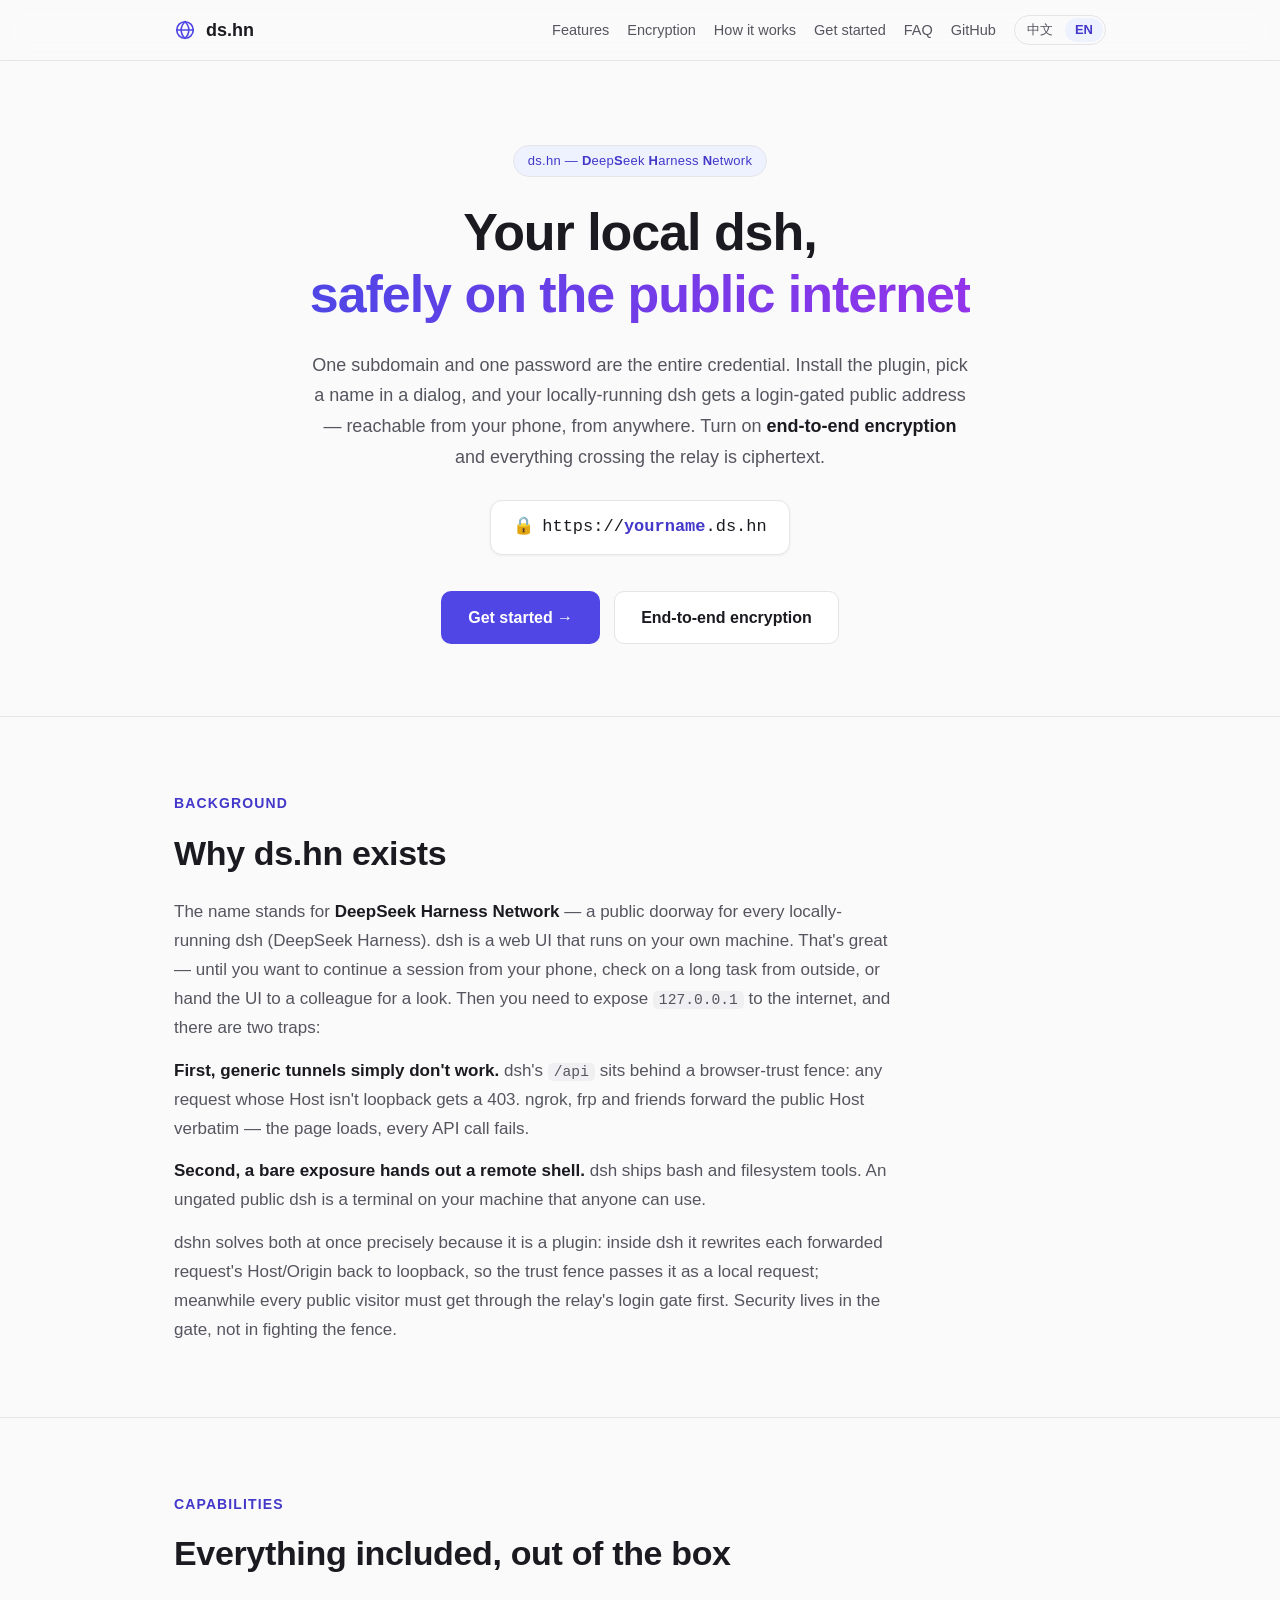
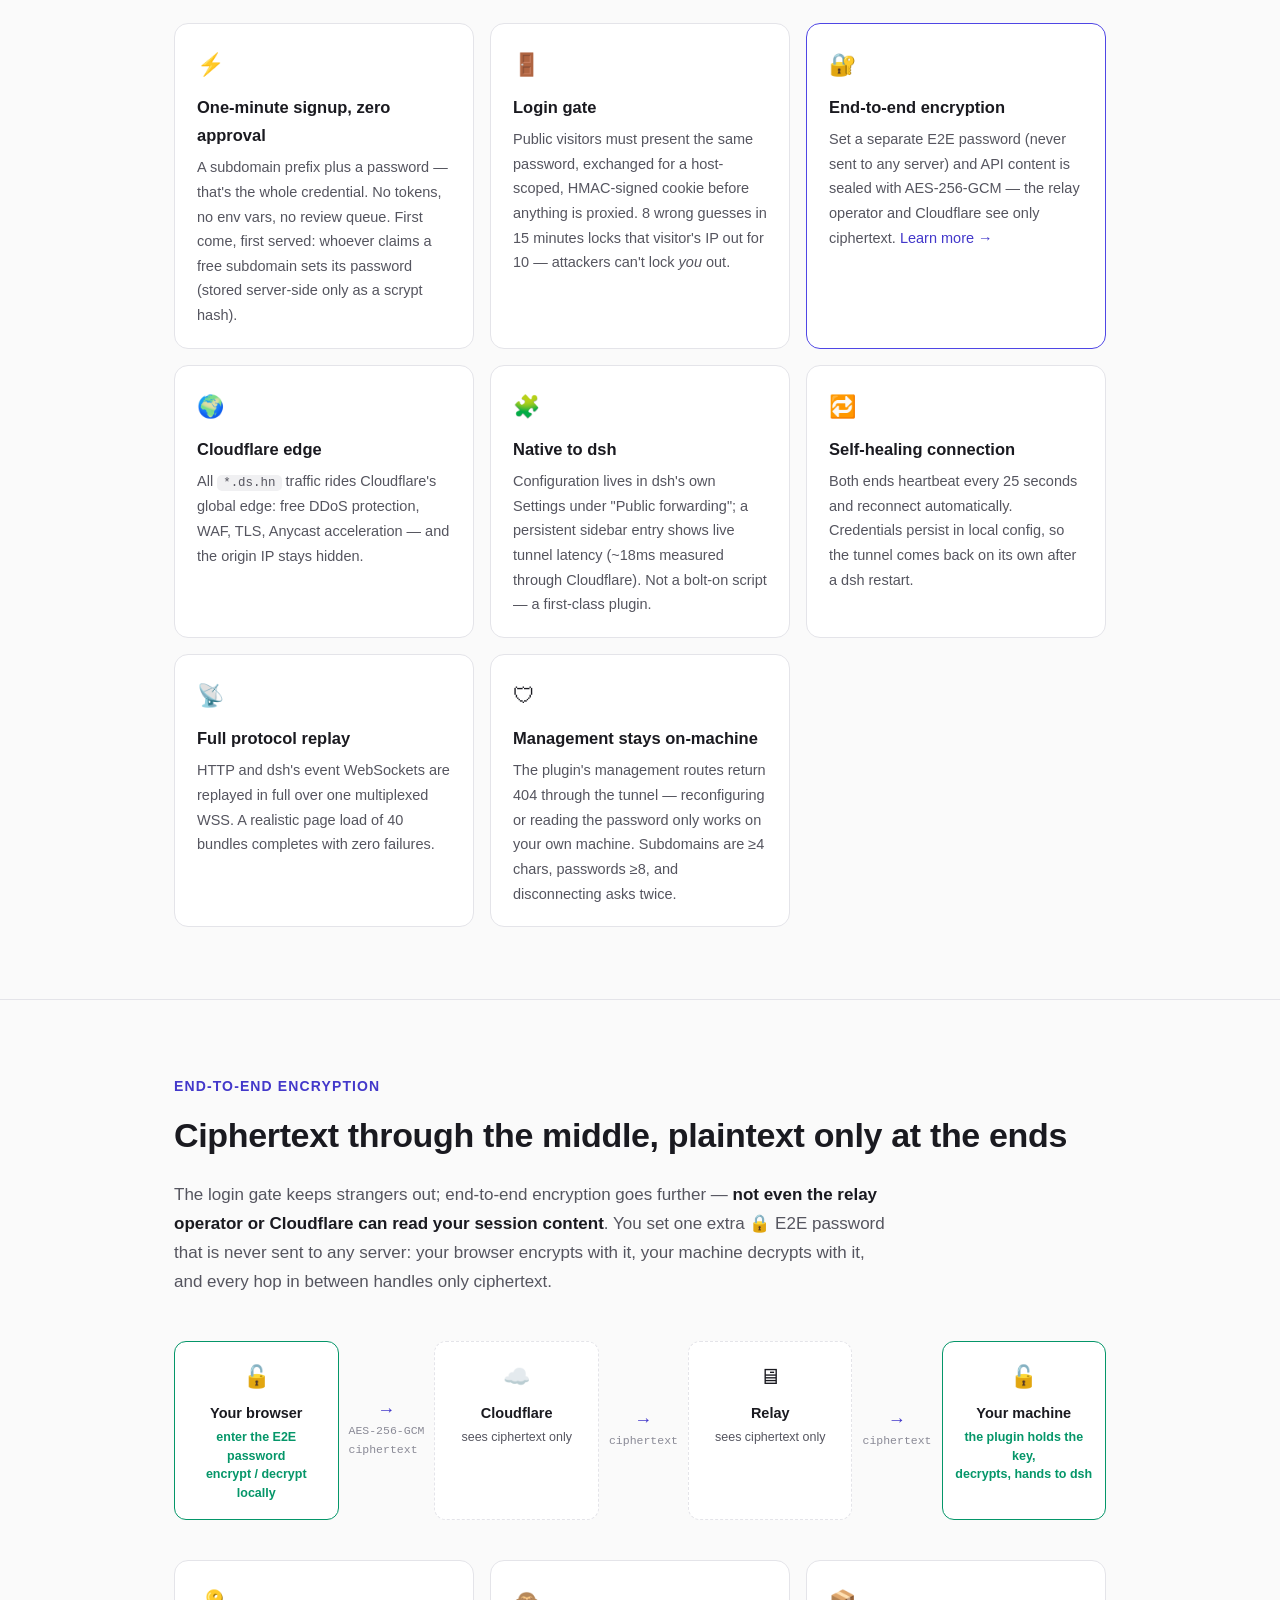
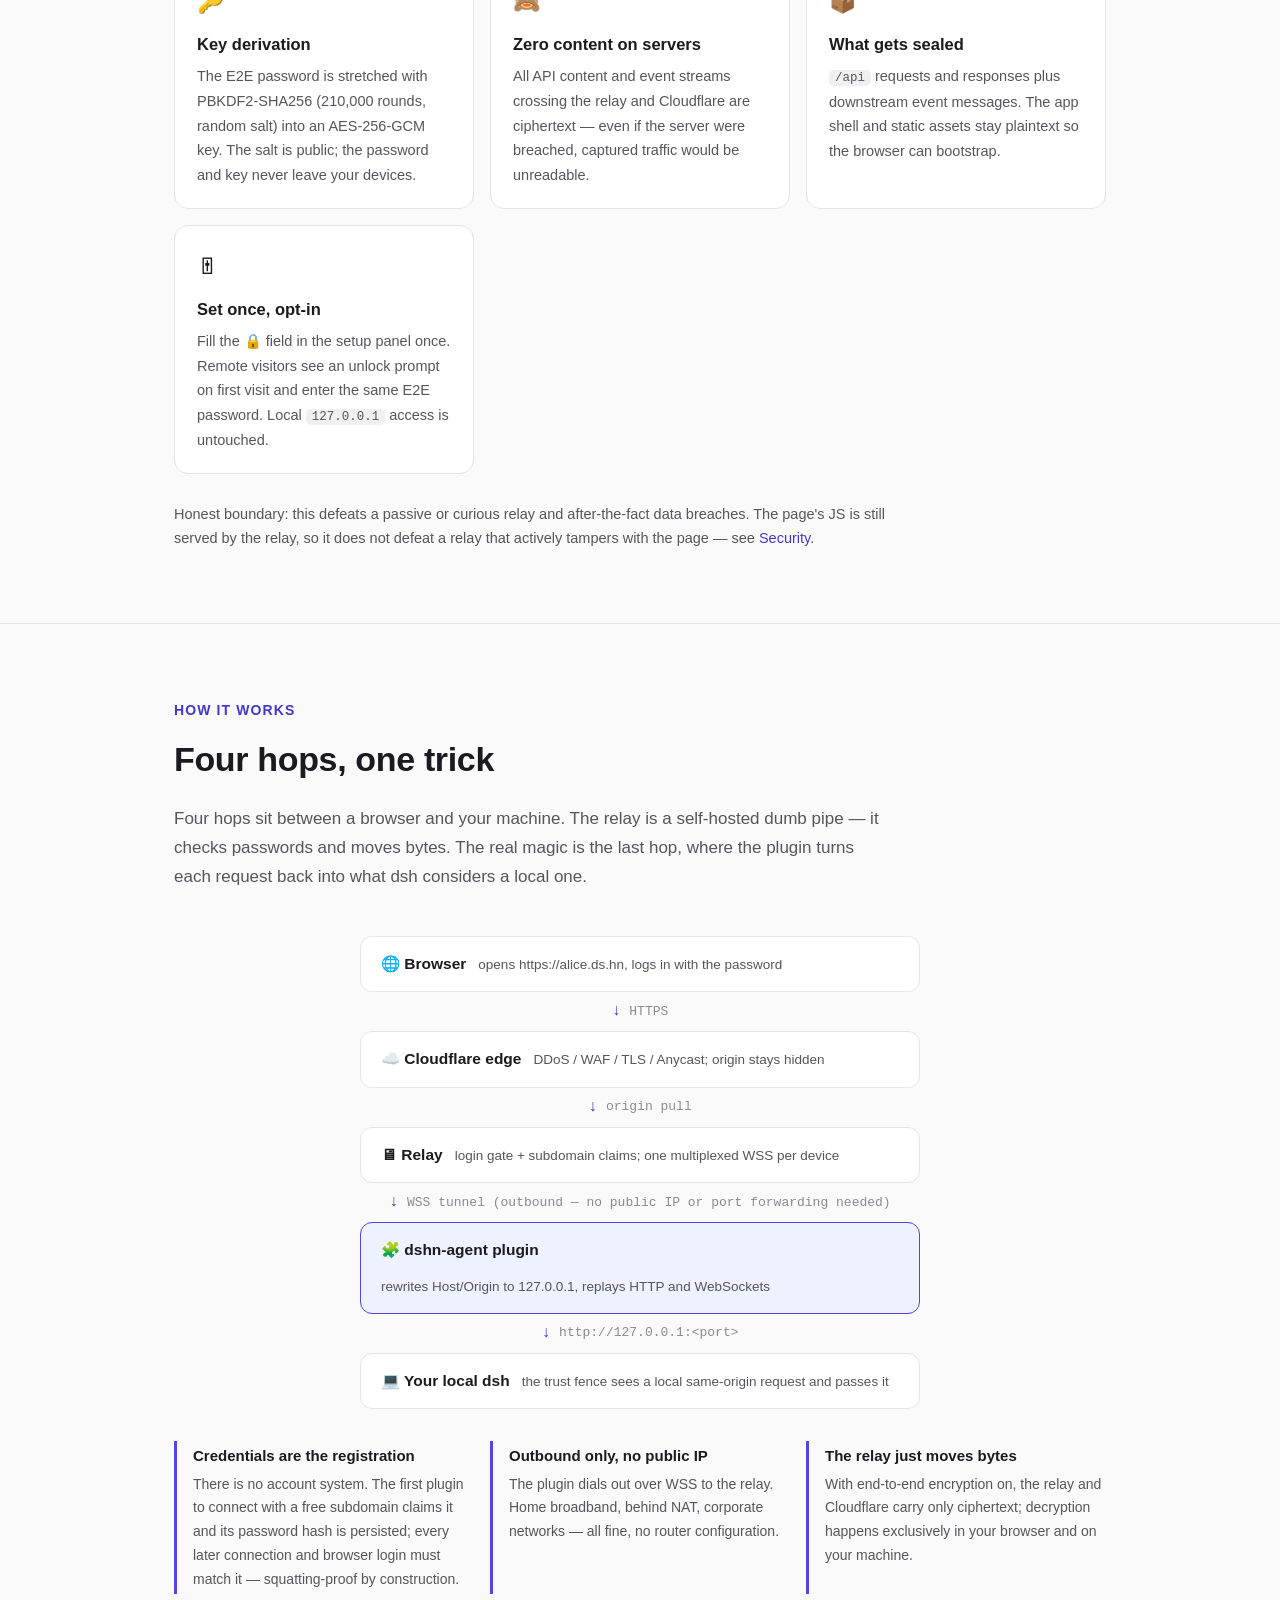
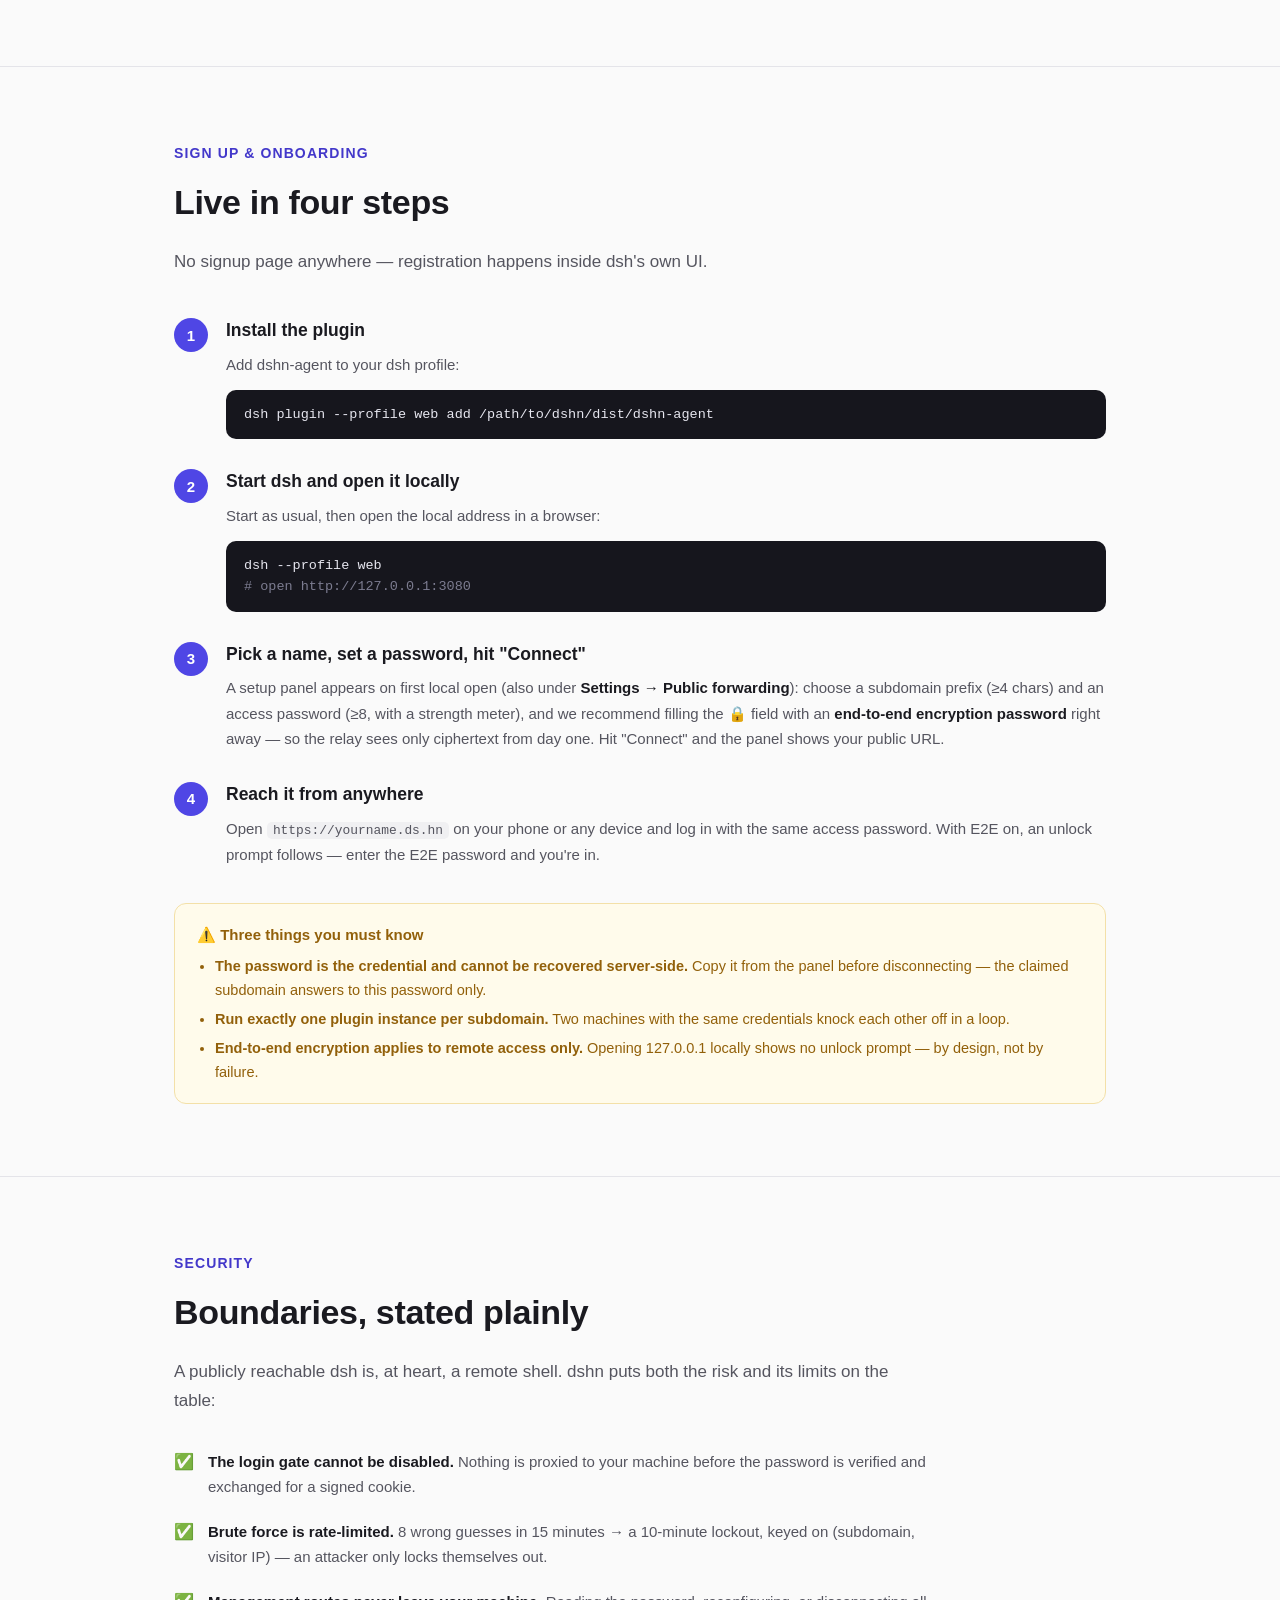
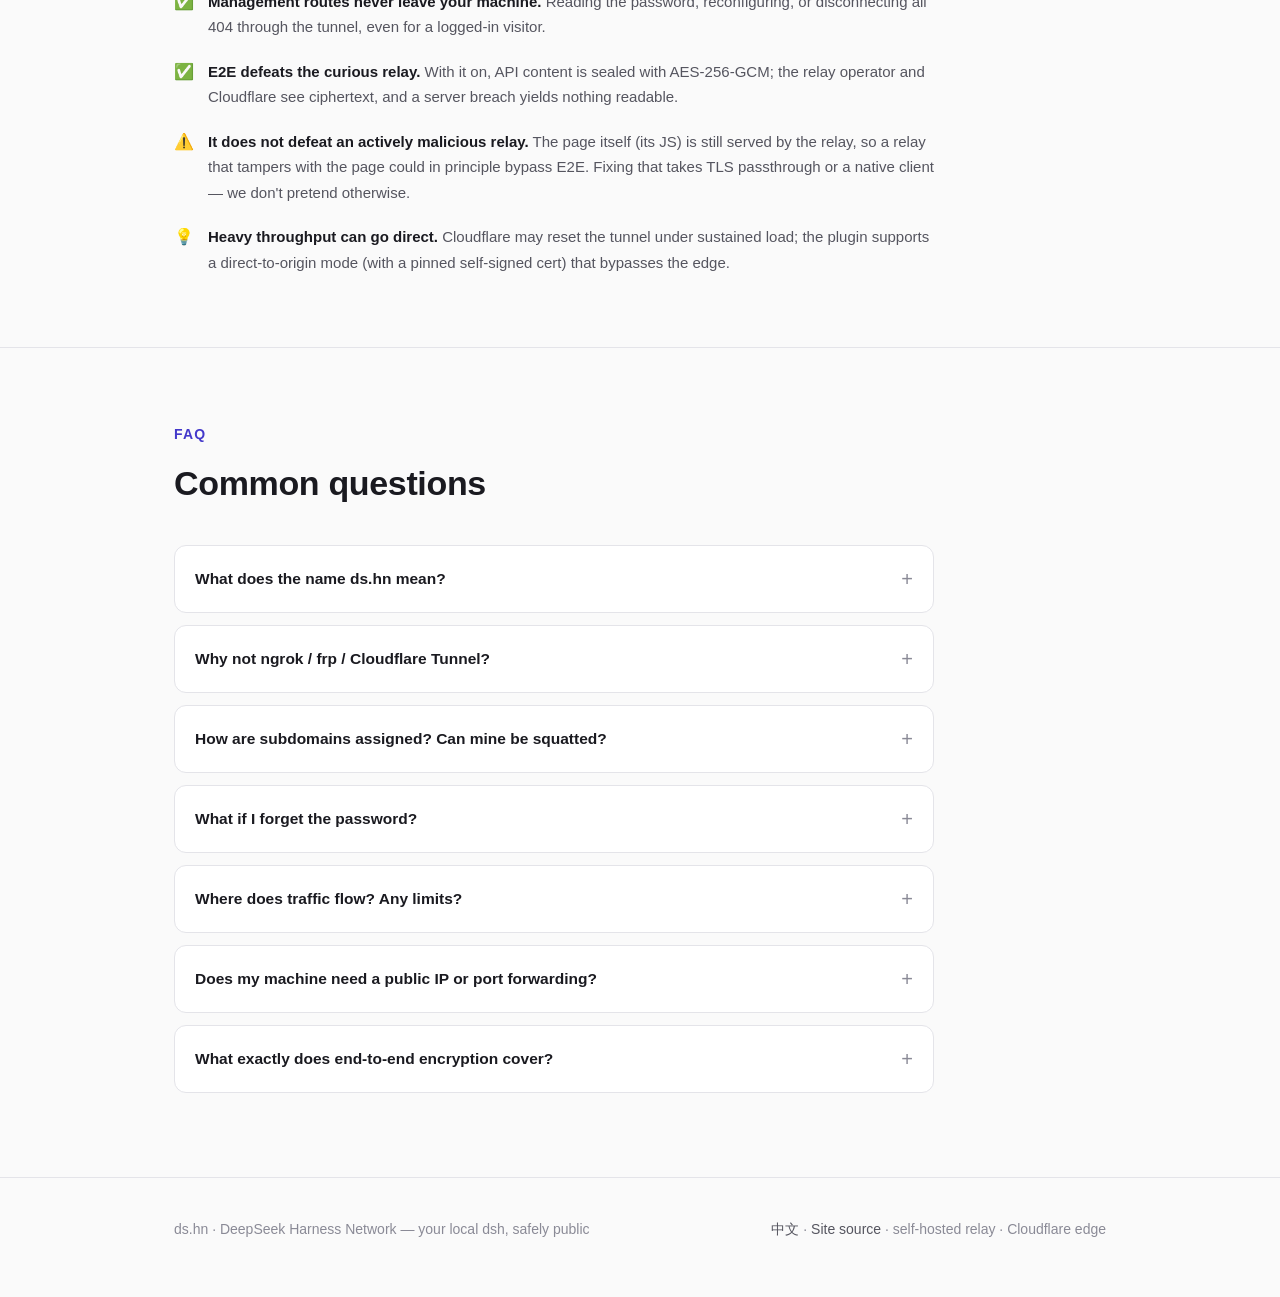
==== en.html @ d9355126 "Brand as DeepSeek Harness Network, add E2E encryption section + English page - Name meaning (DeepSee" ====
<!doctype html>
<html lang="en">
<head>
<meta charset="utf-8">
<meta name="viewport" content="width=device-width, initial-scale=1">
<title>ds.hn · DeepSeek Harness Network — your local dsh, safely on the public internet</title>
<meta name="description" content="ds.hn (DeepSeek Harness Network): one subdomain, one password — publish your locally-running dsh to yourname.ds.hn with a login gate, end-to-end encryption, and Cloudflare's edge.">
<link rel="alternate" hreflang="zh-CN" href="https://ds.hn/">
<link rel="alternate" hreflang="en" href="https://ds.hn/en">
<link rel="icon" href="data:image/svg+xml,<svg xmlns='http://www.w3.org/2000/svg' viewBox='0 0 100 100'><text y='.9em' font-size='90'>🌐</text></svg>">
<link rel="stylesheet" href="site.css">
</head>
<body>

<header>
  <div class="wrap nav">
    <a class="brand" href="en.html" title="ds.hn — DeepSeek Harness Network">
      <svg width="22" height="22" viewBox="0 0 24 24" fill="none" stroke="currentColor" stroke-width="1.8" style="color: var(--accent)">
        <circle cx="12" cy="12" r="9"/>
        <path d="M3 12h18M12 3c2.8 2.6 4.2 5.6 4.2 9S14.8 18.4 12 21c-2.8-2.6-4.2-5.6-4.2-9S9.2 5.6 12 3z"/>
      </svg>
      ds.hn
    </a>
    <nav class="nav-links">
      <a class="opt" href="#features">Features</a>
      <a class="opt" href="#e2e">Encryption</a>
      <a class="opt" href="#how">How it works</a>
      <a href="#start">Get started</a>
      <a class="opt" href="#faq">FAQ</a>
      <a href="https://github.com/jsdvjx/dshn-site">GitHub</a>
      <span class="lang"><a href="./">中文</a><a class="on" href="en.html">EN</a></span>
    </nav>
  </div>
</header>

<main>

  <div class="wrap hero">
    <span class="badge">ds.hn — <b>D</b>eep<b>S</b>eek <b>H</b>arness <b>N</b>etwork</span>
    <h1>Your local dsh,<br><span class="grad">safely on the public internet</span></h1>
    <p class="sub">
      One subdomain and one password are the entire credential. Install the plugin,
      pick a name in a dialog, and your locally-running dsh gets a login-gated public
      address — reachable from your phone, from anywhere. Turn on
      <strong>end-to-end encryption</strong> and everything crossing the relay is ciphertext.
    </p>
    <div class="url-demo">
      <span class="lock">🔒</span>
      <span>https://<span class="you">yourname</span>.ds.hn</span>
    </div>
    <div class="cta-row">
      <a class="btn btn-primary" href="#start">Get started →</a>
      <a class="btn btn-ghost" href="#e2e">End-to-end encryption</a>
    </div>
  </div>

  <section id="why">
    <div class="wrap">
      <span class="kicker">Background</span>
      <h2>Why ds.hn exists</h2>
      <p class="lead">
        The name stands for <strong>DeepSeek Harness Network</strong> — a public
        doorway for every locally-running dsh (DeepSeek Harness). dsh is a web UI
        that runs on your own machine. That's great — until you want to continue a
        session from your phone, check on a long task from outside, or hand the UI
        to a colleague for a look. Then you need to expose <code>127.0.0.1</code>
        to the internet, and there are two traps:
      </p>
      <p class="lead">
        <strong>First, generic tunnels simply don't work.</strong> dsh's
        <code>/api</code> sits behind a browser-trust fence: any request whose Host
        isn't loopback gets a 403. ngrok, frp and friends forward the public Host
        verbatim — the page loads, every API call fails.
      </p>
      <p class="lead">
        <strong>Second, a bare exposure hands out a remote shell.</strong> dsh ships
        bash and filesystem tools. An ungated public dsh is a terminal on your
        machine that anyone can use.
      </p>
      <p class="lead">
        dshn solves both at once precisely because it is a plugin: inside dsh it
        rewrites each forwarded request's Host/Origin back to loopback, so the trust
        fence passes it as a local request; meanwhile every public visitor must get
        through the relay's login gate first. Security lives in the gate, not in
        fighting the fence.
      </p>
    </div>
  </section>

  <section id="features">
    <div class="wrap">
      <span class="kicker">Capabilities</span>
      <h2>Everything included, out of the box</h2>
      <div class="grid">
        <div class="card">
          <div class="ico">⚡️</div>
          <h3>One-minute signup, zero approval</h3>
          <p>A subdomain prefix plus a password — that's the whole credential. No tokens, no env vars, no review queue. First come, first served: whoever claims a free subdomain sets its password (stored server-side only as a scrypt hash).</p>
        </div>
        <div class="card">
          <div class="ico">🚪</div>
          <h3>Login gate</h3>
          <p>Public visitors must present the same password, exchanged for a host-scoped, HMAC-signed cookie before anything is proxied. 8 wrong guesses in 15 minutes locks that visitor's IP out for 10 — attackers can't lock <em>you</em> out.</p>
        </div>
        <div class="card hl">
          <div class="ico">🔐</div>
          <h3>End-to-end encryption</h3>
          <p>Set a separate E2E password (never sent to any server) and API content is sealed with AES-256-GCM — the relay operator and Cloudflare see only ciphertext. <a href="#e2e">Learn more →</a></p>
        </div>
        <div class="card">
          <div class="ico">🌍</div>
          <h3>Cloudflare edge</h3>
          <p>All <code>*.ds.hn</code> traffic rides Cloudflare's global edge: free DDoS protection, WAF, TLS, Anycast acceleration — and the origin IP stays hidden.</p>
        </div>
        <div class="card">
          <div class="ico">🧩</div>
          <h3>Native to dsh</h3>
          <p>Configuration lives in dsh's own Settings under "Public forwarding"; a persistent sidebar entry shows live tunnel latency (~18ms measured through Cloudflare). Not a bolt-on script — a first-class plugin.</p>
        </div>
        <div class="card">
          <div class="ico">🔁</div>
          <h3>Self-healing connection</h3>
          <p>Both ends heartbeat every 25 seconds and reconnect automatically. Credentials persist in local config, so the tunnel comes back on its own after a dsh restart.</p>
        </div>
        <div class="card">
          <div class="ico">📡</div>
          <h3>Full protocol replay</h3>
          <p>HTTP and dsh's event WebSockets are replayed in full over one multiplexed WSS. A realistic page load of 40 bundles completes with zero failures.</p>
        </div>
        <div class="card">
          <div class="ico">🛡</div>
          <h3>Management stays on-machine</h3>
          <p>The plugin's management routes return 404 through the tunnel — reconfiguring or reading the password only works on your own machine. Subdomains are ≥4 chars, passwords ≥8, and disconnecting asks twice.</p>
        </div>
      </div>
    </div>
  </section>

  <section id="e2e">
    <div class="wrap">
      <span class="kicker">End-to-end encryption</span>
      <h2>Ciphertext through the middle, plaintext only at the ends</h2>
      <p class="lead">
        The login gate keeps strangers out; end-to-end encryption goes further —
        <strong>not even the relay operator or Cloudflare can read your session
        content</strong>. You set one extra 🔒 E2E password that is never sent to any
        server: your browser encrypts with it, your machine decrypts with it, and
        every hop in between handles only ciphertext.
      </p>
      <div class="cflow">
        <div class="cnode clear">
          <div class="ci">🔓</div>
          <div class="ct">Your browser</div>
          <div class="cd">enter the E2E password<br>encrypt / decrypt locally</div>
        </div>
        <div class="carrow"><b>→</b>AES-256-GCM<br>ciphertext</div>
        <div class="cnode">
          <div class="ci">☁️</div>
          <div class="ct">Cloudflare</div>
          <div class="cd">sees ciphertext only</div>
        </div>
        <div class="carrow"><b>→</b>ciphertext</div>
        <div class="cnode">
          <div class="ci">🖥</div>
          <div class="ct">Relay</div>
          <div class="cd">sees ciphertext only</div>
        </div>
        <div class="carrow"><b>→</b>ciphertext</div>
        <div class="cnode clear">
          <div class="ci">🔓</div>
          <div class="ct">Your machine</div>
          <div class="cd">the plugin holds the key,<br>decrypts, hands to dsh</div>
        </div>
      </div>
      <div class="grid">
        <div class="card">
          <div class="ico">🔑</div>
          <h3>Key derivation</h3>
          <p>The E2E password is stretched with PBKDF2-SHA256 (210,000 rounds, random salt) into an AES-256-GCM key. The salt is public; the password and key never leave your devices.</p>
        </div>
        <div class="card">
          <div class="ico">🙈</div>
          <h3>Zero content on servers</h3>
          <p>All API content and event streams crossing the relay and Cloudflare are ciphertext — even if the server were breached, captured traffic would be unreadable.</p>
        </div>
        <div class="card">
          <div class="ico">📦</div>
          <h3>What gets sealed</h3>
          <p><code>/api</code> requests and responses plus downstream event messages. The app shell and static assets stay plaintext so the browser can bootstrap.</p>
        </div>
        <div class="card">
          <div class="ico">🎚</div>
          <h3>Set once, opt-in</h3>
          <p>Fill the 🔒 field in the setup panel once. Remote visitors see an unlock prompt on first visit and enter the same E2E password. Local <code>127.0.0.1</code> access is untouched.</p>
        </div>
      </div>
      <p class="e2e-note">
        Honest boundary: this defeats a passive or curious relay and after-the-fact data
        breaches. The page's JS is still served by the relay, so it does not defeat a relay
        that actively tampers with the page — see <a href="#security">Security</a>.
      </p>
    </div>
  </section>

  <section id="how">
    <div class="wrap">
      <span class="kicker">How it works</span>
      <h2>Four hops, one trick</h2>
      <p class="lead">
        Four hops sit between a browser and your machine. The relay is a self-hosted
        dumb pipe — it checks passwords and moves bytes. The real magic is the last
        hop, where the plugin turns each request back into what dsh considers a
        local one.
      </p>
      <div class="flow">
        <div class="fnode">
          <span class="t">🌐 Browser</span>
          <span class="d">opens https://alice.ds.hn, logs in with the password</span>
        </div>
        <div class="farrow">HTTPS</div>
        <div class="fnode">
          <span class="t">☁️ Cloudflare edge</span>
          <span class="d">DDoS / WAF / TLS / Anycast; origin stays hidden</span>
        </div>
        <div class="farrow">origin pull</div>
        <div class="fnode">
          <span class="t">🖥 Relay</span>
          <span class="d">login gate + subdomain claims; one multiplexed WSS per device</span>
        </div>
        <div class="farrow">WSS tunnel (outbound — no public IP or port forwarding needed)</div>
        <div class="fnode hl">
          <span class="t">🧩 dshn-agent plugin</span>
          <span class="d">rewrites Host/Origin to 127.0.0.1, replays HTTP and WebSockets</span>
        </div>
        <div class="farrow">http://127.0.0.1:&lt;port&gt;</div>
        <div class="fnode">
          <span class="t">💻 Your local dsh</span>
          <span class="d">the trust fence sees a local same-origin request and passes it</span>
        </div>
      </div>
      <div class="flow-notes">
        <div class="fnote">
          <h4>Credentials are the registration</h4>
          <p>There is no account system. The first plugin to connect with a free subdomain claims it and its password hash is persisted; every later connection and browser login must match it — squatting-proof by construction.</p>
        </div>
        <div class="fnote">
          <h4>Outbound only, no public IP</h4>
          <p>The plugin dials out over WSS to the relay. Home broadband, behind NAT, corporate networks — all fine, no router configuration.</p>
        </div>
        <div class="fnote">
          <h4>The relay just moves bytes</h4>
          <p>With end-to-end encryption on, the relay and Cloudflare carry only ciphertext; decryption happens exclusively in your browser and on your machine.</p>
        </div>
      </div>
    </div>
  </section>

  <section id="start">
    <div class="wrap">
      <span class="kicker">Sign up &amp; onboarding</span>
      <h2>Live in four steps</h2>
      <p class="lead">No signup page anywhere — registration happens inside dsh's own UI.</p>
      <div class="steps">
        <div class="step">
          <div class="num"></div>
          <div class="body">
            <h3>Install the plugin</h3>
            <p>Add dshn-agent to your dsh profile:</p>
            <pre>dsh plugin --profile web add /path/to/dshn/dist/dshn-agent</pre>
          </div>
        </div>
        <div class="step">
          <div class="num"></div>
          <div class="body">
            <h3>Start dsh and open it locally</h3>
            <p>Start as usual, then open the local address in a browser:</p>
            <pre>dsh --profile web
<span class="c"># open http://127.0.0.1:3080</span></pre>
          </div>
        </div>
        <div class="step">
          <div class="num"></div>
          <div class="body">
            <h3>Pick a name, set a password, hit "Connect"</h3>
            <p>
              A setup panel appears on first local open (also under
              <strong>Settings → Public forwarding</strong>): choose a subdomain prefix
              (≥4 chars) and an access password (≥8, with a strength meter), and we
              recommend filling the 🔒 field with an <strong>end-to-end encryption
              password</strong> right away — so the relay sees only ciphertext from day
              one. Hit "Connect" and the panel shows your public URL.
            </p>
          </div>
        </div>
        <div class="step">
          <div class="num"></div>
          <div class="body">
            <h3>Reach it from anywhere</h3>
            <p>
              Open <code>https://yourname.ds.hn</code> on your phone or any device and
              log in with the same access password. With E2E on, an unlock prompt
              follows — enter the E2E password and you're in.
            </p>
          </div>
        </div>
      </div>
      <div class="callout">
        <strong>⚠️ Three things you must know</strong>
        <ul>
          <li><b>The password is the credential and cannot be recovered server-side.</b> Copy it from the panel before disconnecting — the claimed subdomain answers to this password only.</li>
          <li><b>Run exactly one plugin instance per subdomain.</b> Two machines with the same credentials knock each other off in a loop.</li>
          <li><b>End-to-end encryption applies to remote access only.</b> Opening 127.0.0.1 locally shows no unlock prompt — by design, not by failure.</li>
        </ul>
      </div>
    </div>
  </section>

  <section id="security">
    <div class="wrap">
      <span class="kicker">Security</span>
      <h2>Boundaries, stated plainly</h2>
      <p class="lead">A publicly reachable dsh is, at heart, a remote shell. dshn puts both the risk and its limits on the table:</p>
      <div class="sec-list">
        <div class="sec-item"><span class="mark">✅</span><p><strong>The login gate cannot be disabled.</strong> Nothing is proxied to your machine before the password is verified and exchanged for a signed cookie.</p></div>
        <div class="sec-item"><span class="mark">✅</span><p><strong>Brute force is rate-limited.</strong> 8 wrong guesses in 15 minutes → a 10-minute lockout, keyed on (subdomain, visitor IP) — an attacker only locks themselves out.</p></div>
        <div class="sec-item"><span class="mark">✅</span><p><strong>Management routes never leave your machine.</strong> Reading the password, reconfiguring, or disconnecting all 404 through the tunnel, even for a logged-in visitor.</p></div>
        <div class="sec-item"><span class="mark">✅</span><p><strong>E2E defeats the curious relay.</strong> With it on, API content is sealed with AES-256-GCM; the relay operator and Cloudflare see ciphertext, and a server breach yields nothing readable.</p></div>
        <div class="sec-item"><span class="mark">⚠️</span><p><strong>It does not defeat an actively malicious relay.</strong> The page itself (its JS) is still served by the relay, so a relay that tampers with the page could in principle bypass E2E. Fixing that takes TLS passthrough or a native client — we don't pretend otherwise.</p></div>
        <div class="sec-item"><span class="mark">💡</span><p><strong>Heavy throughput can go direct.</strong> Cloudflare may reset the tunnel under sustained load; the plugin supports a direct-to-origin mode (with a pinned self-signed cert) that bypasses the edge.</p></div>
      </div>
    </div>
  </section>

  <section id="faq">
    <div class="wrap">
      <span class="kicker">FAQ</span>
      <h2>Common questions</h2>
      <div class="faq">
        <details>
          <summary>What does the name ds.hn mean?</summary>
          <div class="a">
            <b>D</b>eep<b>S</b>eek <b>H</b>arness <b>N</b>etwork — a network of locally-running
            dsh (DeepSeek Harness) instances, each joining the public internet as
            <code>yourname.ds.hn</code>.
          </div>
        </details>
        <details>
          <summary>Why not ngrok / frp / Cloudflare Tunnel?</summary>
          <div class="a">
            Generic tunnels forward the public Host verbatim, which dsh's <code>/api</code>
            browser-trust fence rejects with 403 — the page loads, every API call fails. They
            also ship with no login gate, leaving a remote shell naked on the internet. As a
            dsh plugin, dshn rewrites Host/Origin internally and enforces login — both
            problems solved at once.
          </div>
        </details>
        <details>
          <summary>How are subdomains assigned? Can mine be squatted?</summary>
          <div class="a">
            First come, first served: the first plugin to connect with a free subdomain claims
            it and sets its password (stored only as a scrypt hash). From then on, connecting
            with that subdomain requires the same password — a squatter without your password
            cannot displace you.
          </div>
        </details>
        <details>
          <summary>What if I forget the password?</summary>
          <div class="a">
            It cannot be recovered server-side (the server holds only a hash). As long as your
            plugin is still running locally, you can view and copy the current password from
            the panel at any time — so copy it somewhere safe before disconnecting. Credentials
            also persist in your local dsh config.
          </div>
        </details>
        <details>
          <summary>Where does traffic flow? Any limits?</summary>
          <div class="a">
            Browser → Cloudflare edge → self-hosted relay → the plugin on your machine → local
            dsh. Edge bandwidth is unmetered. Known limits: Cloudflare's free plan caps a
            single request body at 100MB, and sustained heavy throughput is better served by
            the direct-to-origin mode.
          </div>
        </details>
        <details>
          <summary>Does my machine need a public IP or port forwarding?</summary>
          <div class="a">
            No. The plugin dials an outbound WSS connection to the relay — home broadband,
            NAT, and corporate networks all work.
          </div>
        </details>
        <details>
          <summary>What exactly does end-to-end encryption cover?</summary>
          <div class="a">
            <code>/api</code> request/response bodies and downstream event messages
            (PBKDF2-SHA256 with 210,000 rounds → AES-256-GCM). The app shell and static
            assets stay plaintext so the browser can bootstrap. The E2E password is never
            sent to a server; visitors enter it in the browser and decryption happens locally.
          </div>
        </details>
      </div>
    </div>
  </section>

</main>

<footer>
  <div class="wrap frow">
    <span>ds.hn · DeepSeek Harness Network — your local dsh, safely public</span>
    <span><a href="./">中文</a> · <a href="https://github.com/jsdvjx/dshn-site">Site source</a> · self-hosted relay · Cloudflare edge</span>
  </div>
</footer>

</body>
</html>
---- site.css ----
:root {
  --bg: #fafafa;
  --bg-soft: #ffffff;
  --bg-inset: #f0f0f2;
  --text: #1a1a20;
  --text-soft: #55555f;
  --text-faint: #8a8a96;
  --line: #e4e4e9;
  --accent: #4f46e5;
  --accent-soft: #eef2ff;
  --accent-text: #4338ca;
  --ok: #059669;
  --warn-bg: #fffbeb;
  --warn-line: #f3e0a8;
  --warn-text: #92600a;
  --code-bg: #16161d;
  --code-text: #e6e6ef;
  --mono: ui-monospace, "SF Mono", SFMono-Regular, Menlo, Consolas, monospace;
}
@media (prefers-color-scheme: dark) {
  :root {
    --bg: #0e0e13;
    --bg-soft: #16161d;
    --bg-inset: #1d1d26;
    --text: #ececf2;
    --text-soft: #a8a8b6;
    --text-faint: #71717e;
    --line: #26262f;
    --accent: #818cf8;
    --accent-soft: #1e1e33;
    --accent-text: #a5b0fc;
    --ok: #34d399;
    --warn-bg: #26200e;
    --warn-line: #4a3c14;
    --warn-text: #e0b95d;
    --code-bg: #101018;
    --code-text: #dcdce6;
  }
}
* { box-sizing: border-box; margin: 0; padding: 0; }
html { scroll-behavior: smooth; }
body {
  background: var(--bg);
  color: var(--text);
  font-family: -apple-system, BlinkMacSystemFont, "Segoe UI", "PingFang SC",
    "Hiragino Sans GB", "Microsoft YaHei", "Noto Sans SC", sans-serif;
  line-height: 1.7;
  font-size: 16px;
  -webkit-font-smoothing: antialiased;
}
.wrap { max-width: 980px; margin: 0 auto; padding: 0 24px; }

/* ---------- nav ---------- */
header {
  position: sticky; top: 0; z-index: 10;
  background: color-mix(in srgb, var(--bg) 82%, transparent);
  backdrop-filter: blur(12px);
  border-bottom: 1px solid var(--line);
}
.nav { display: flex; align-items: center; gap: 20px; height: 60px; }
.brand { display: flex; align-items: center; gap: 10px; font-weight: 700; font-size: 18px; color: var(--text); text-decoration: none; }
.brand svg { display: block; }
.nav-links { display: flex; align-items: center; gap: 18px; margin-left: auto; }
.nav-links a { color: var(--text-soft); text-decoration: none; font-size: 14.5px; }
.nav-links a:hover { color: var(--text); }
.lang { display: flex; align-items: center; gap: 2px; border: 1px solid var(--line); border-radius: 999px; padding: 2px; }
.lang a { padding: 1px 10px; border-radius: 999px; font-size: 13px; }
.lang a.on { background: var(--accent-soft); color: var(--accent-text); font-weight: 600; }
@media (max-width: 700px) { .nav-links a.opt { display: none; } }

/* ---------- hero ---------- */
.hero { padding: 84px 0 72px; text-align: center; }
.hero .badge {
  display: inline-block; font-size: 13px; padding: 4px 14px; border-radius: 999px;
  background: var(--accent-soft); color: var(--accent-text); border: 1px solid var(--line);
  margin-bottom: 24px; letter-spacing: .02em;
}
.hero h1 { font-size: clamp(32px, 6vw, 52px); line-height: 1.2; letter-spacing: -0.02em; font-weight: 800; }
.hero h1 .grad {
  background: linear-gradient(90deg, var(--accent), #9333ea);
  -webkit-background-clip: text; background-clip: text; color: transparent;
}
.hero .sub { max-width: 660px; margin: 24px auto 0; color: var(--text-soft); font-size: 18px; }
.hero .sub strong { color: var(--text); }
.hero .url-demo {
  display: inline-flex; align-items: center; gap: 8px; margin-top: 28px;
  font-family: var(--mono); font-size: 17px;
  background: var(--bg-soft); border: 1px solid var(--line); border-radius: 12px;
  padding: 12px 22px; box-shadow: 0 1px 3px rgba(0,0,0,.05);
}
.url-demo .lock { color: var(--ok); }
.url-demo .you { color: var(--accent-text); font-weight: 700; }
.cta-row { margin-top: 36px; display: flex; gap: 14px; justify-content: center; flex-wrap: wrap; }
.btn {
  display: inline-block; padding: 12px 26px; border-radius: 10px; font-size: 16px;
  font-weight: 600; text-decoration: none; border: 1px solid transparent;
}
.btn-primary { background: var(--accent); color: #fff; }
.btn-primary:hover { filter: brightness(1.08); }
.btn-ghost { border-color: var(--line); color: var(--text); background: var(--bg-soft); }
.btn-ghost:hover { border-color: var(--text-faint); }

/* ---------- sections ---------- */
section { padding: 72px 0; border-top: 1px solid var(--line); }
.kicker { color: var(--accent-text); font-weight: 700; font-size: 14px; letter-spacing: .08em; text-transform: uppercase; }
h2 { font-size: clamp(26px, 4vw, 34px); letter-spacing: -0.01em; margin: 8px 0 16px; }
.lead { color: var(--text-soft); font-size: 17px; max-width: 720px; }
.lead + .lead { margin-top: 14px; }
.lead strong { color: var(--text); }
.lead code, .step p code, .card code {
  font-family: var(--mono); font-size: .86em; background: var(--bg-inset);
  padding: 1px 6px; border-radius: 5px;
}

/* ---------- feature grid ---------- */
.grid { display: grid; grid-template-columns: repeat(auto-fit, minmax(270px, 1fr)); gap: 16px; margin-top: 40px; }
.card {
  background: var(--bg-soft); border: 1px solid var(--line); border-radius: 14px;
  padding: 22px 22px 20px;
}
.card .ico { font-size: 22px; }
.card h3 { font-size: 16.5px; margin: 10px 0 6px; }
.card p { font-size: 14.5px; color: var(--text-soft); }
.card a { color: var(--accent-text); text-decoration: none; }
.card.hl { border-color: var(--accent); }

/* ---------- flow diagram ---------- */
.flow { margin-top: 44px; display: flex; flex-direction: column; align-items: center; gap: 0; }
.fnode {
  width: 100%; max-width: 560px; background: var(--bg-soft); border: 1px solid var(--line);
  border-radius: 12px; padding: 14px 20px; display: flex; align-items: baseline; gap: 12px; flex-wrap: wrap;
}
.fnode .t { font-weight: 700; font-size: 15.5px; white-space: nowrap; }
.fnode .d { color: var(--text-soft); font-size: 13.5px; }
.fnode.hl { border-color: var(--accent); background: var(--accent-soft); }
.farrow { color: var(--text-faint); font-size: 13px; padding: 6px 0; display: flex; align-items: center; gap: 8px; font-family: var(--mono); }
.farrow::before { content: "↓"; color: var(--accent-text); font-size: 16px; }
.flow-notes { margin-top: 32px; display: grid; grid-template-columns: repeat(auto-fit, minmax(260px, 1fr)); gap: 16px; }
.fnote { border-left: 3px solid var(--accent); padding: 2px 0 2px 16px; }
.fnote h4 { font-size: 15px; margin-bottom: 4px; }
.fnote p { font-size: 14px; color: var(--text-soft); }

/* ---------- e2e cipher flow ---------- */
.cflow { margin-top: 44px; display: flex; align-items: stretch; justify-content: center; }
.cnode {
  flex: 1; max-width: 200px; background: var(--bg-soft); border: 1px dashed var(--line);
  border-radius: 12px; padding: 16px 12px; text-align: center;
}
.cnode .ci { font-size: 22px; }
.cnode .ct { font-weight: 700; font-size: 14.5px; margin-top: 6px; }
.cnode .cd { font-size: 12.5px; color: var(--text-soft); margin-top: 2px; line-height: 1.5; }
.cnode.clear { border: 1px solid var(--ok); }
.cnode.clear .cd { color: var(--ok); font-weight: 600; }
.carrow {
  display: flex; flex-direction: column; align-items: center; justify-content: center;
  padding: 0 10px; color: var(--text-faint); font-size: 11.5px; font-family: var(--mono);
  white-space: nowrap; gap: 2px;
}
.carrow b { color: var(--accent-text); font-size: 18px; font-weight: 400; line-height: 1; }
@media (max-width: 760px) {
  .cflow { flex-direction: column; align-items: center; }
  .cnode { max-width: 340px; width: 100%; }
  .carrow { padding: 8px 0; }
  .carrow b { transform: rotate(90deg); }
}
.e2e-note { margin-top: 28px; color: var(--text-soft); font-size: 14.5px; max-width: 720px; }
.e2e-note a { color: var(--accent-text); text-decoration: none; }

/* ---------- steps ---------- */
.steps { margin-top: 40px; display: flex; flex-direction: column; gap: 28px; counter-reset: step; }
.step { display: flex; gap: 18px; }
.step .num {
  counter-increment: step; flex: 0 0 34px; height: 34px; border-radius: 50%;
  background: var(--accent); color: #fff; font-weight: 700; font-size: 15px;
  display: flex; align-items: center; justify-content: center; margin-top: 2px;
}
.step .num::before { content: counter(step); }
.step h3 { font-size: 17.5px; margin-bottom: 6px; }
.step p { color: var(--text-soft); font-size: 15px; }
.step p strong { color: var(--text); }
.step .body { min-width: 0; flex: 1; }
pre {
  margin-top: 12px; background: var(--code-bg); color: var(--code-text);
  border-radius: 10px; padding: 14px 18px; overflow-x: auto;
  font-family: var(--mono); font-size: 13.5px; line-height: 1.6;
}
pre .c { color: #7c7c90; }
.callout {
  margin-top: 36px; background: var(--warn-bg); border: 1px solid var(--warn-line);
  border-radius: 12px; padding: 18px 22px; color: var(--warn-text); font-size: 14.5px;
}
.callout strong { display: block; margin-bottom: 6px; font-size: 15px; }
.callout ul { margin-left: 18px; }
.callout li + li { margin-top: 4px; }

/* ---------- security ---------- */
.sec-list { margin-top: 32px; display: flex; flex-direction: column; gap: 18px; max-width: 760px; }
.sec-item { display: flex; gap: 14px; align-items: baseline; }
.sec-item .mark { flex: 0 0 auto; font-size: 16px; }
.sec-item p { color: var(--text-soft); font-size: 15px; }
.sec-item p strong { color: var(--text); }

/* ---------- faq ---------- */
.faq { margin-top: 32px; max-width: 760px; }
details {
  border: 1px solid var(--line); border-radius: 12px; background: var(--bg-soft);
  padding: 0 20px; margin-bottom: 12px;
}
summary { cursor: pointer; font-weight: 600; font-size: 15.5px; padding: 16px 0; list-style: none; display: flex; justify-content: space-between; align-items: center; }
summary::-webkit-details-marker { display: none; }
summary::after { content: "+"; color: var(--text-faint); font-size: 20px; font-weight: 400; }
details[open] summary::after { content: "–"; }
details .a { padding: 0 0 18px; color: var(--text-soft); font-size: 14.5px; }
details .a code { font-family: var(--mono); font-size: 13px; background: var(--bg-inset); padding: 1px 6px; border-radius: 5px; }

/* ---------- footer ---------- */
footer { border-top: 1px solid var(--line); padding: 40px 0 56px; color: var(--text-faint); font-size: 14px; }
footer .frow { display: flex; justify-content: space-between; flex-wrap: wrap; gap: 12px; }
footer a { color: var(--text-soft); text-decoration: none; }
footer a:hover { color: var(--text); }
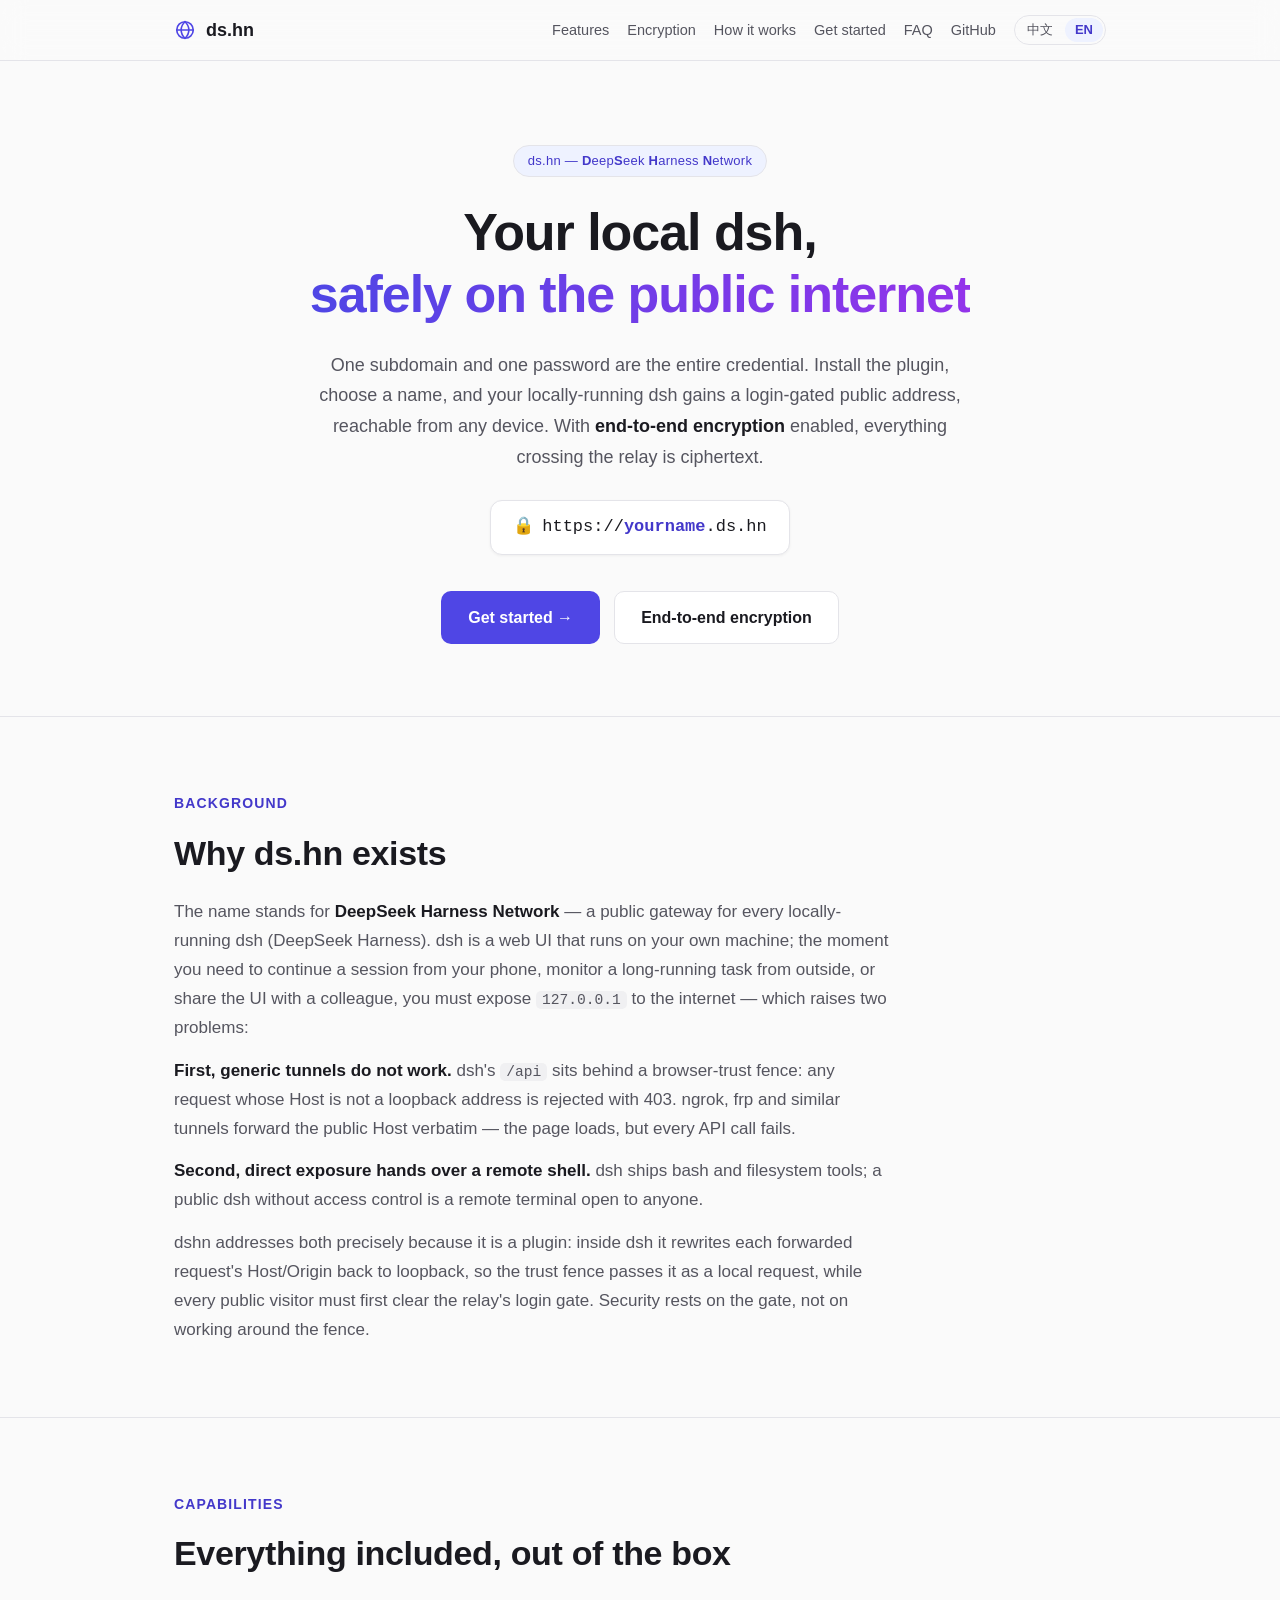
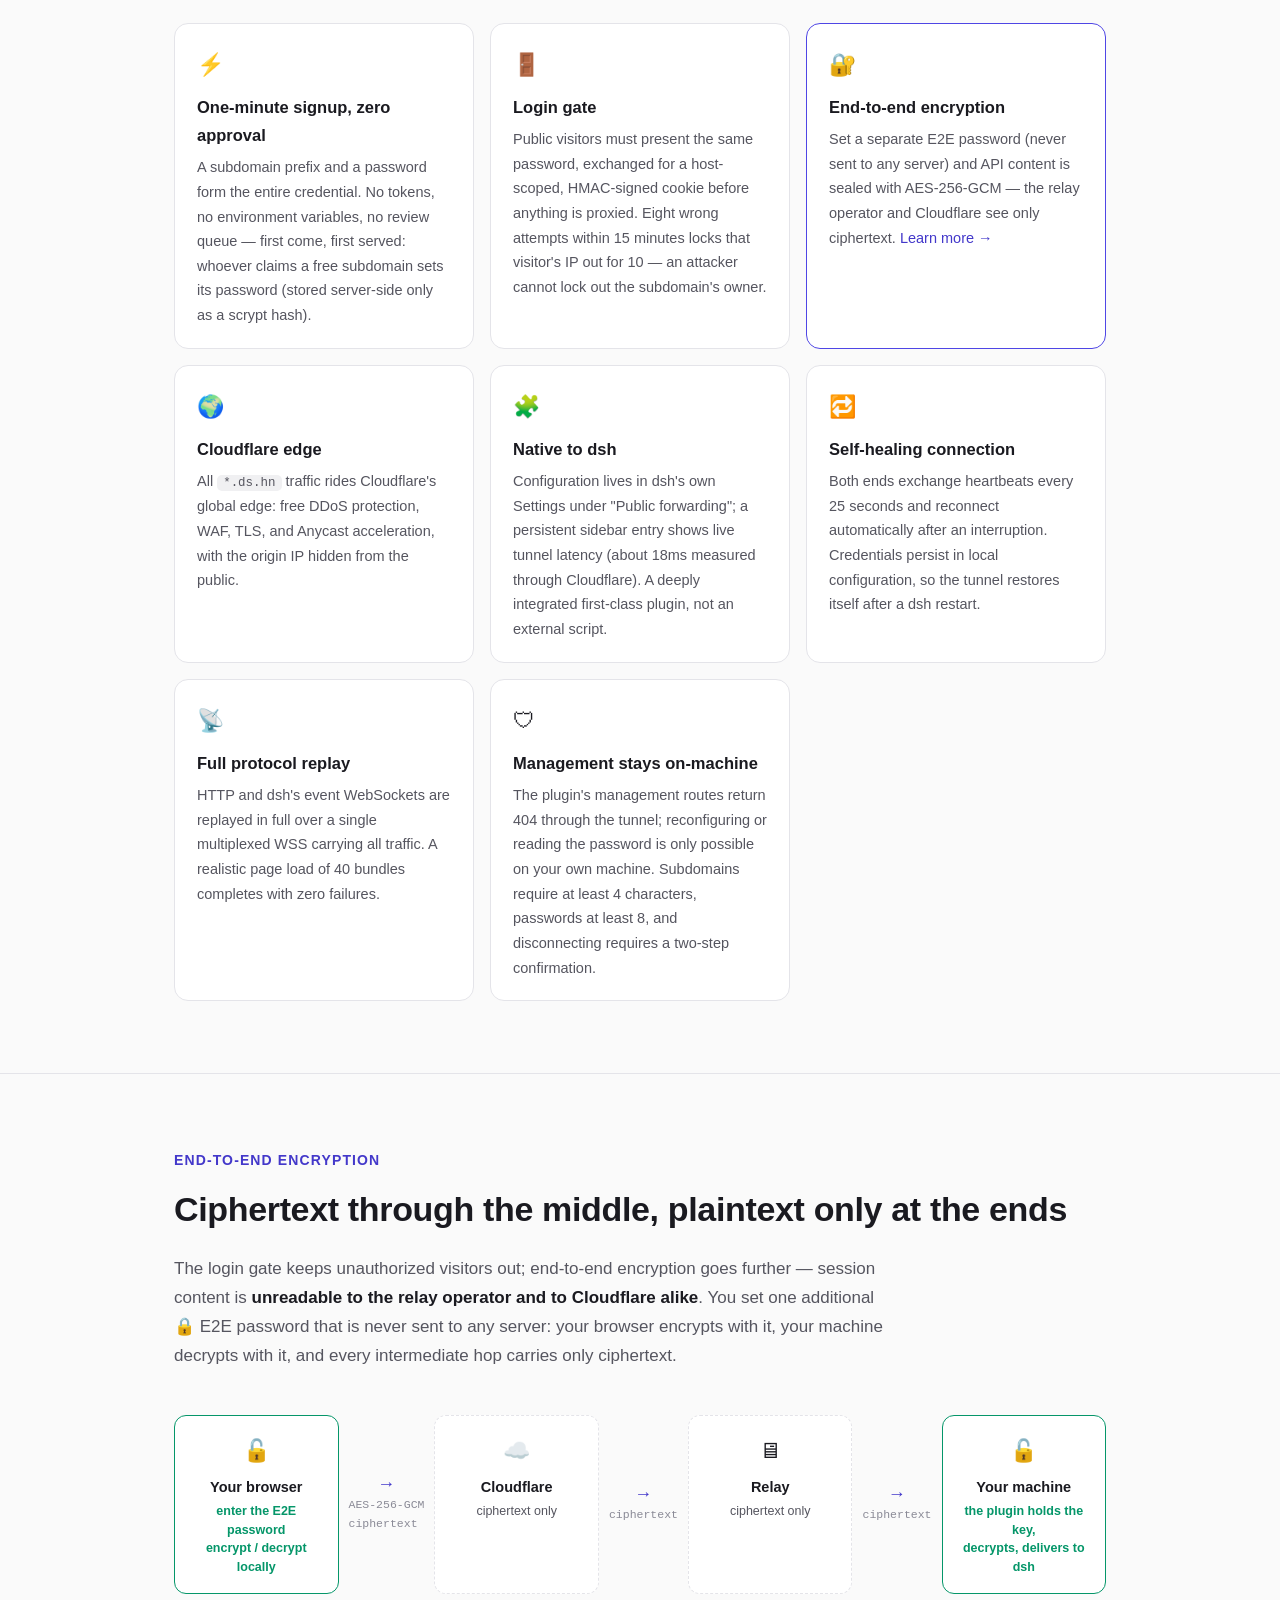
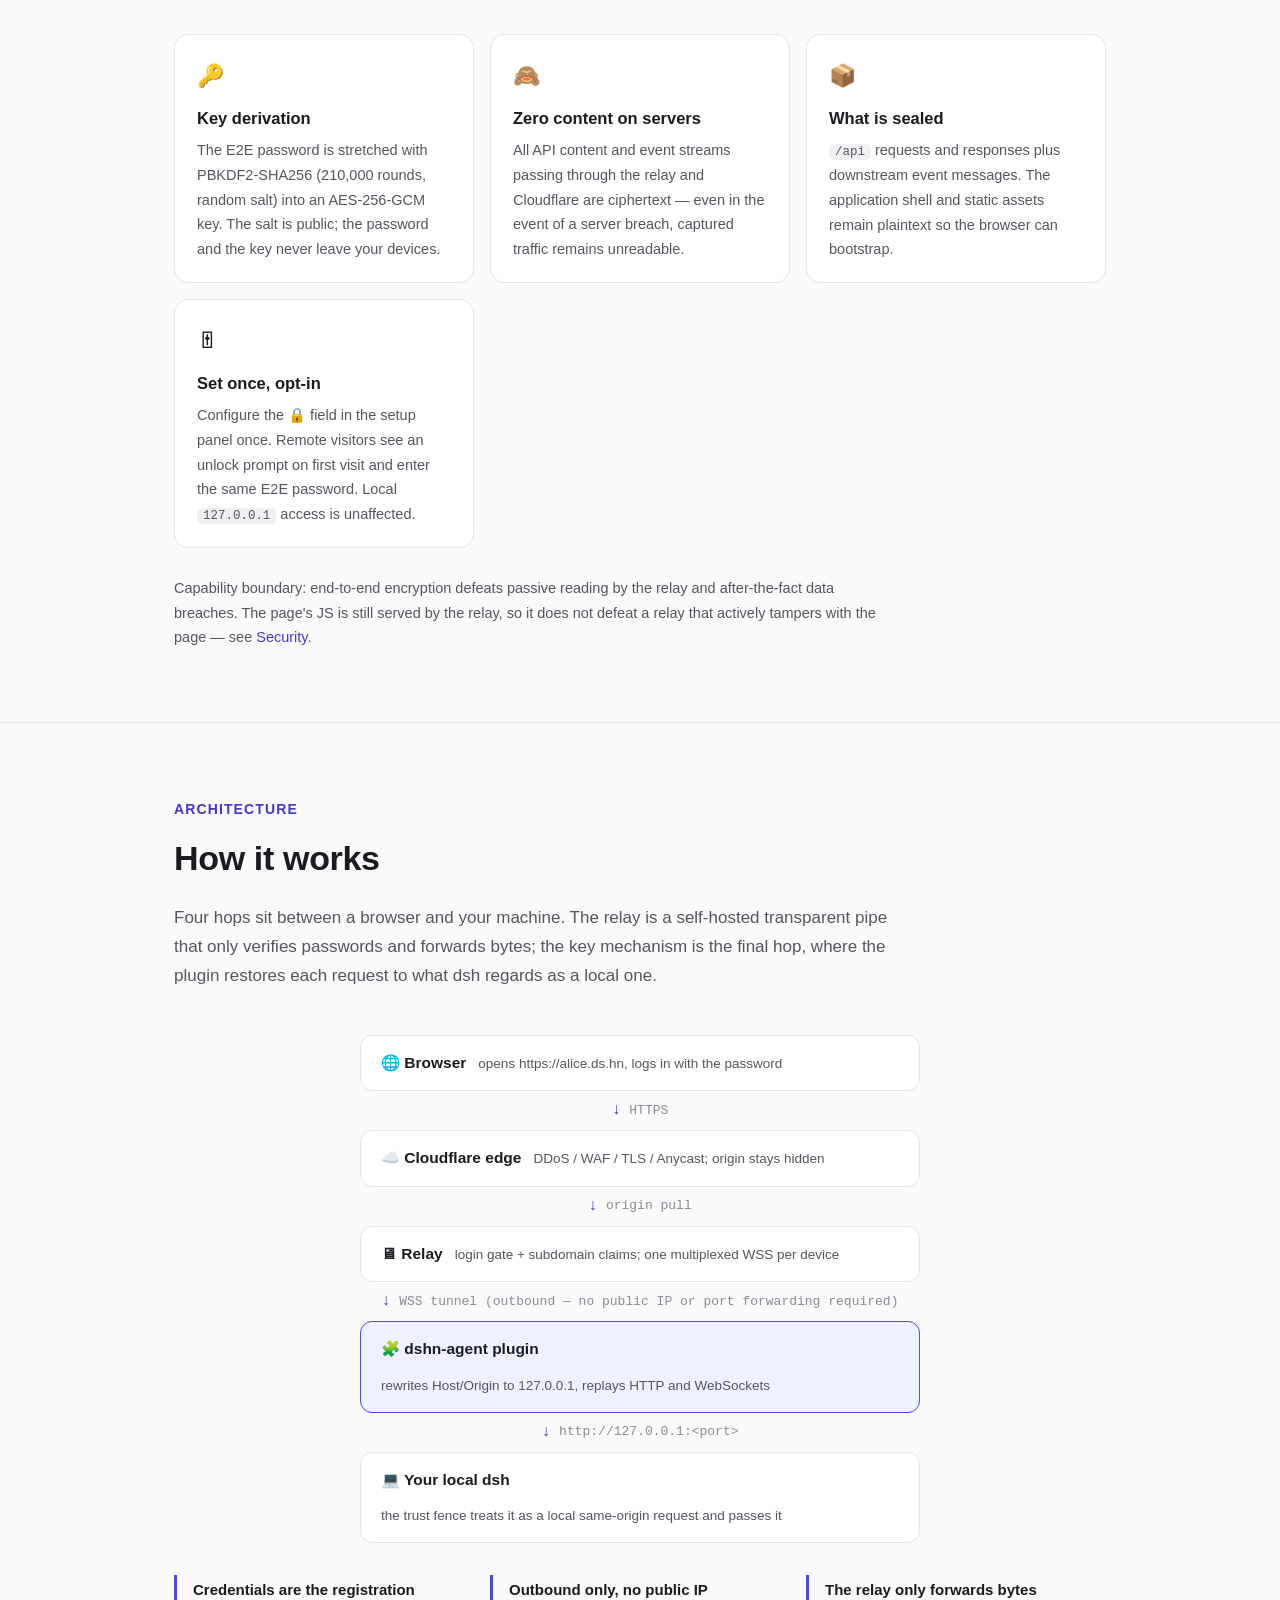
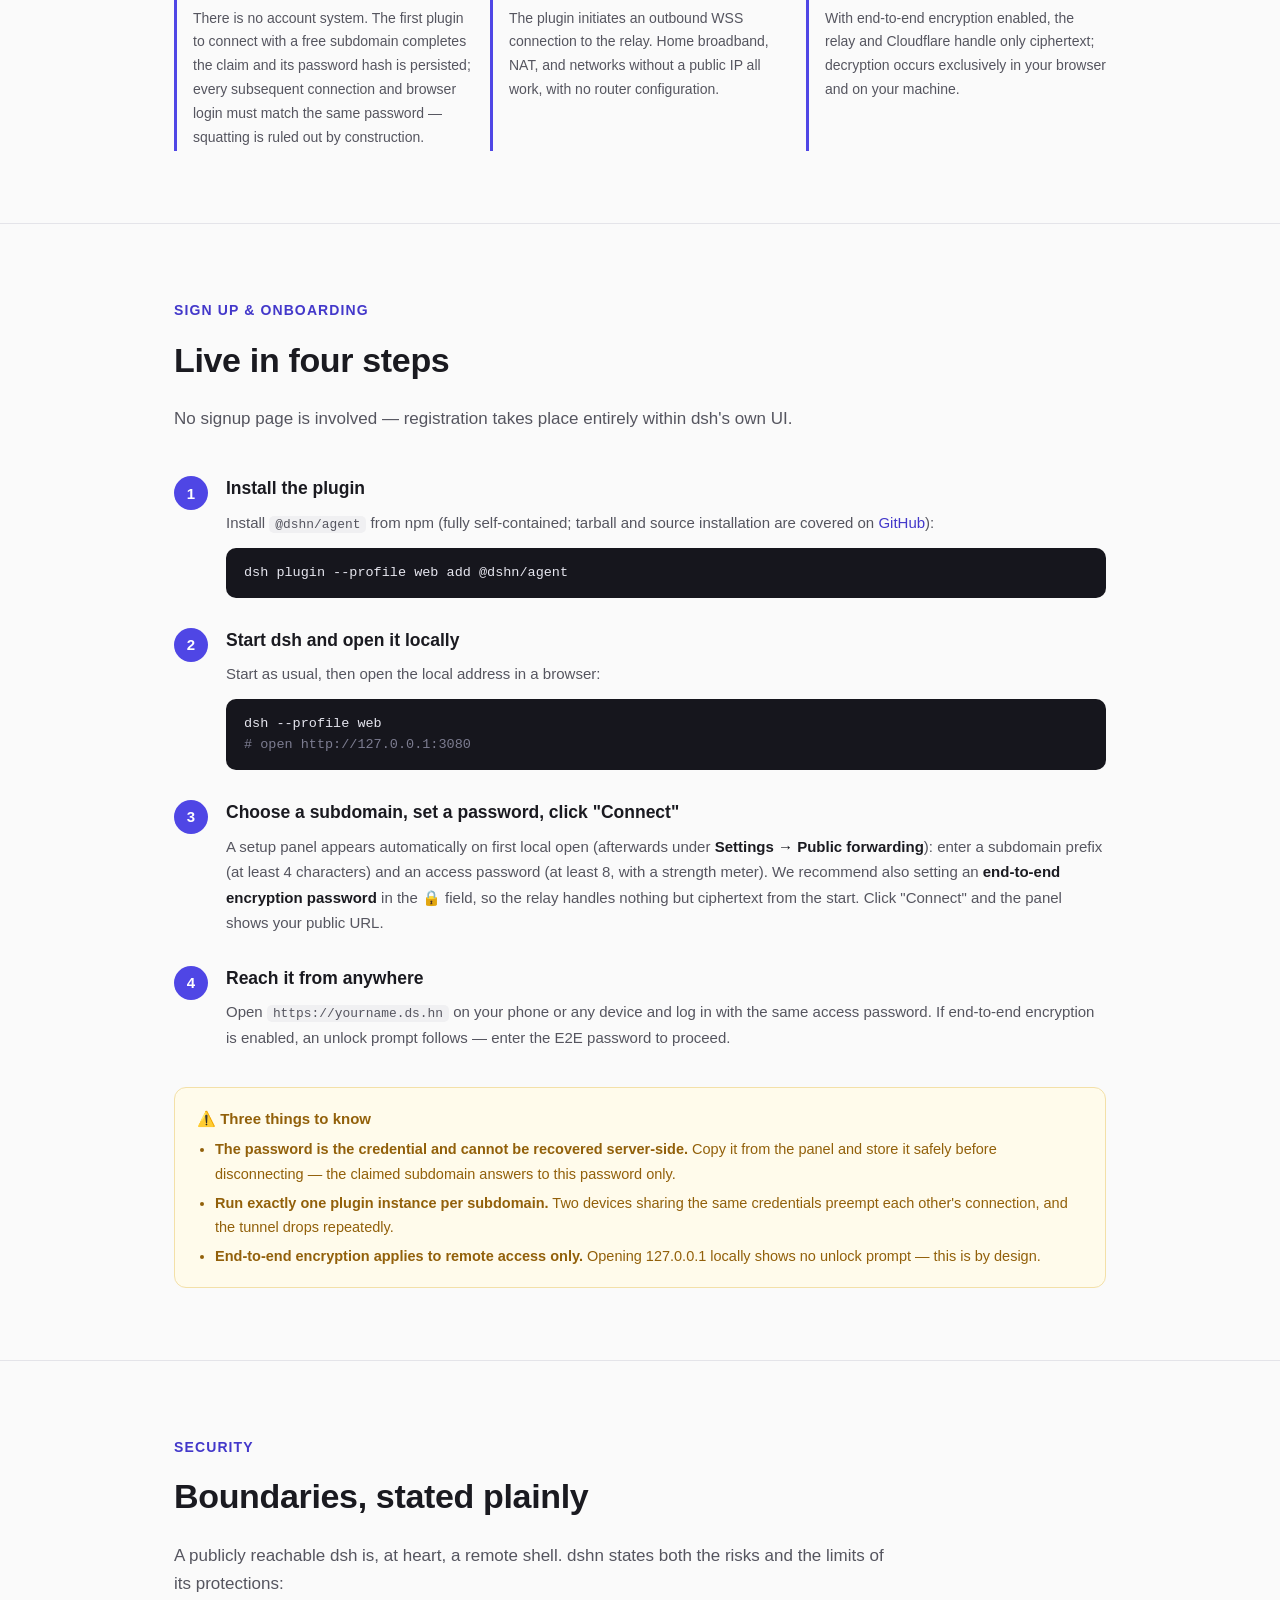
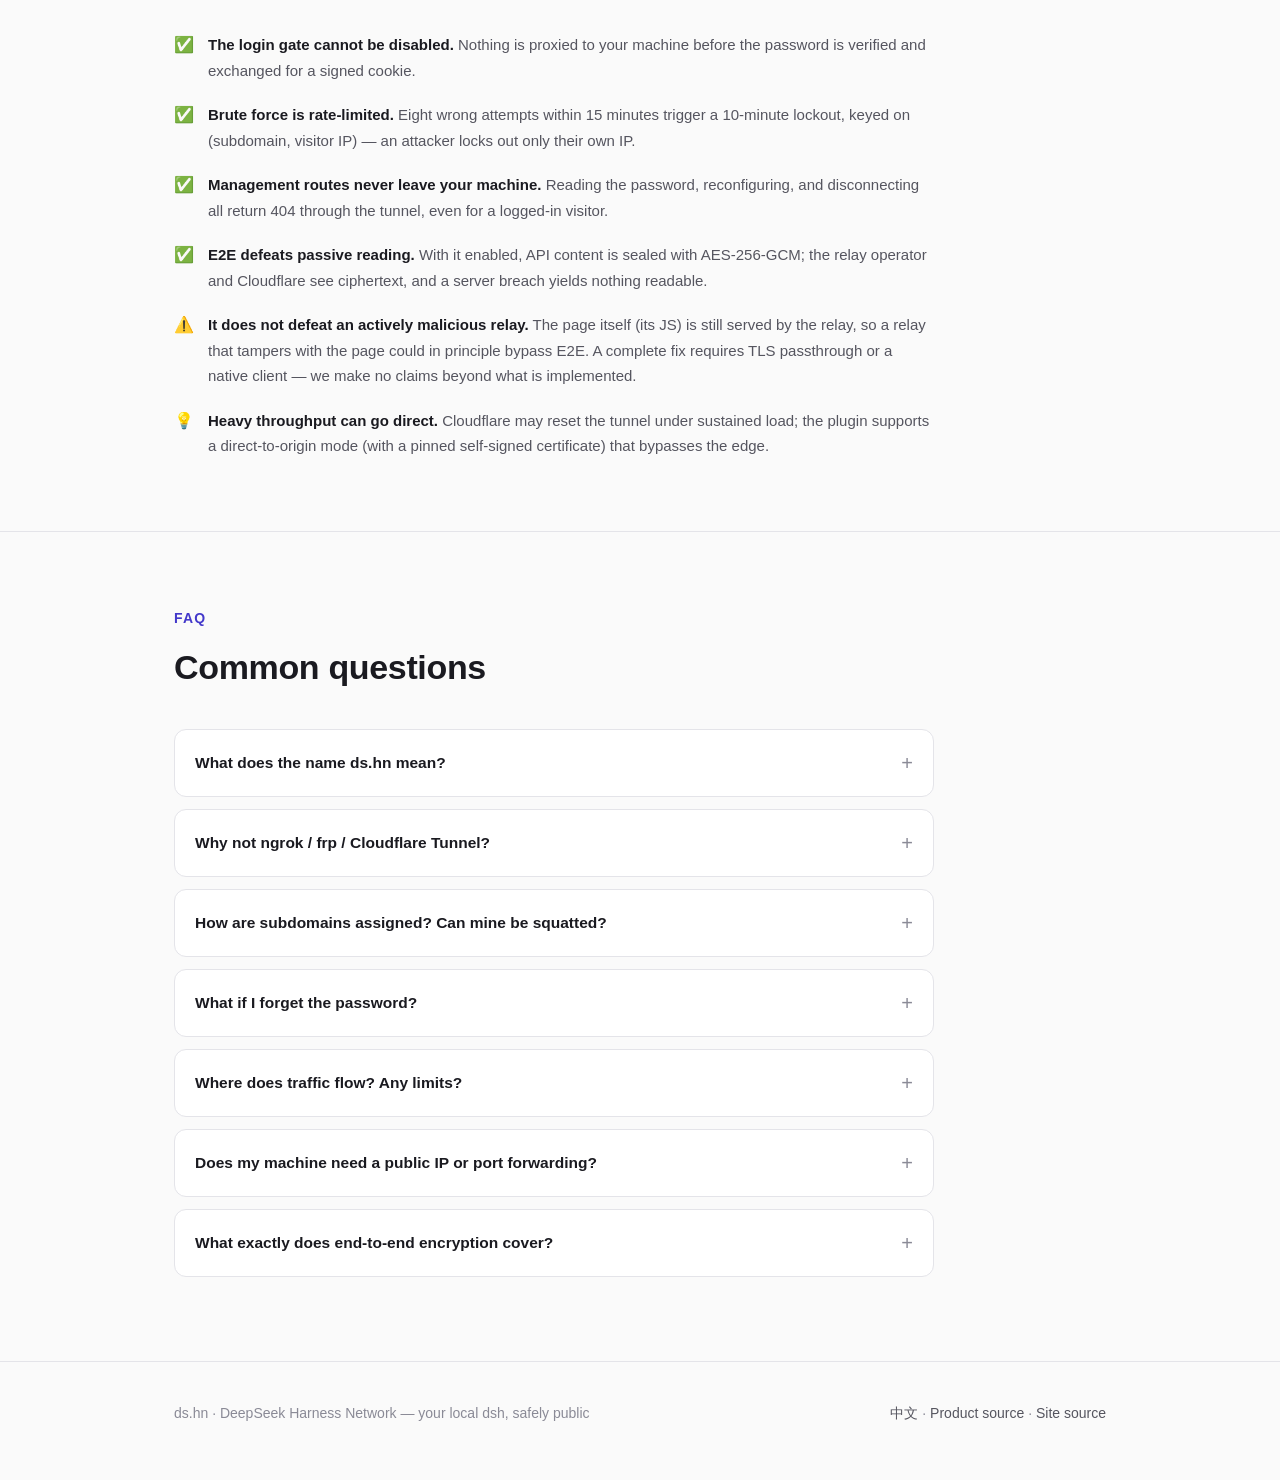
==== commit 3d310123: "Install via @dshn/agent from npm; formalize copy tone across both languages - Replace local-path ins" ====
--- a/en.html
+++ b/en.html
@@ -27,7 +27,7 @@
       <a class="opt" href="#how">How it works</a>
       <a href="#start">Get started</a>
       <a class="opt" href="#faq">FAQ</a>
-      <a href="https://github.com/jsdvjx/dshn-site">GitHub</a>
+      <a href="https://github.com/jsdvjx/dshn">GitHub</a>
       <span class="lang"><a href="./">中文</a><a class="on" href="en.html">EN</a></span>
     </nav>
   </div>
@@ -40,9 +40,9 @@
     <h1>Your local dsh,<br><span class="grad">safely on the public internet</span></h1>
     <p class="sub">
       One subdomain and one password are the entire credential. Install the plugin,
-      pick a name in a dialog, and your locally-running dsh gets a login-gated public
-      address — reachable from your phone, from anywhere. Turn on
-      <strong>end-to-end encryption</strong> and everything crossing the relay is ciphertext.
+      choose a name, and your locally-running dsh gains a login-gated public address,
+      reachable from any device. With <strong>end-to-end encryption</strong> enabled,
+      everything crossing the relay is ciphertext.
     </p>
     <div class="url-demo">
       <span class="lock">🔒</span>
@@ -60,29 +60,30 @@
       <h2>Why ds.hn exists</h2>
       <p class="lead">
         The name stands for <strong>DeepSeek Harness Network</strong> — a public
-        doorway for every locally-running dsh (DeepSeek Harness). dsh is a web UI
-        that runs on your own machine. That's great — until you want to continue a
-        session from your phone, check on a long task from outside, or hand the UI
-        to a colleague for a look. Then you need to expose <code>127.0.0.1</code>
-        to the internet, and there are two traps:
-      </p>
-      <p class="lead">
-        <strong>First, generic tunnels simply don't work.</strong> dsh's
+        gateway for every locally-running dsh (DeepSeek Harness). dsh is a web UI
+        that runs on your own machine; the moment you need to continue a session
+        from your phone, monitor a long-running task from outside, or share the UI
+        with a colleague, you must expose <code>127.0.0.1</code> to the internet —
+        which raises two problems:
+      </p>
+      <p class="lead">
+        <strong>First, generic tunnels do not work.</strong> dsh's
         <code>/api</code> sits behind a browser-trust fence: any request whose Host
-        isn't loopback gets a 403. ngrok, frp and friends forward the public Host
-        verbatim — the page loads, every API call fails.
-      </p>
-      <p class="lead">
-        <strong>Second, a bare exposure hands out a remote shell.</strong> dsh ships
-        bash and filesystem tools. An ungated public dsh is a terminal on your
-        machine that anyone can use.
-      </p>
-      <p class="lead">
-        dshn solves both at once precisely because it is a plugin: inside dsh it
-        rewrites each forwarded request's Host/Origin back to loopback, so the trust
-        fence passes it as a local request; meanwhile every public visitor must get
-        through the relay's login gate first. Security lives in the gate, not in
-        fighting the fence.
+        is not a loopback address is rejected with 403. ngrok, frp and similar
+        tunnels forward the public Host verbatim — the page loads, but every API
+        call fails.
+      </p>
+      <p class="lead">
+        <strong>Second, direct exposure hands over a remote shell.</strong> dsh
+        ships bash and filesystem tools; a public dsh without access control is a
+        remote terminal open to anyone.
+      </p>
+      <p class="lead">
+        dshn addresses both precisely because it is a plugin: inside dsh it
+        rewrites each forwarded request's Host/Origin back to loopback, so the
+        trust fence passes it as a local request, while every public visitor must
+        first clear the relay's login gate. Security rests on the gate, not on
+        working around the fence.
       </p>
     </div>
   </section>
@@ -95,12 +96,12 @@
         <div class="card">
           <div class="ico">⚡️</div>
           <h3>One-minute signup, zero approval</h3>
-          <p>A subdomain prefix plus a password — that's the whole credential. No tokens, no env vars, no review queue. First come, first served: whoever claims a free subdomain sets its password (stored server-side only as a scrypt hash).</p>
+          <p>A subdomain prefix and a password form the entire credential. No tokens, no environment variables, no review queue — first come, first served: whoever claims a free subdomain sets its password (stored server-side only as a scrypt hash).</p>
         </div>
         <div class="card">
           <div class="ico">🚪</div>
           <h3>Login gate</h3>
-          <p>Public visitors must present the same password, exchanged for a host-scoped, HMAC-signed cookie before anything is proxied. 8 wrong guesses in 15 minutes locks that visitor's IP out for 10 — attackers can't lock <em>you</em> out.</p>
+          <p>Public visitors must present the same password, exchanged for a host-scoped, HMAC-signed cookie before anything is proxied. Eight wrong attempts within 15 minutes locks that visitor's IP out for 10 — an attacker cannot lock out the subdomain's owner.</p>
         </div>
         <div class="card hl">
           <div class="ico">🔐</div>
@@ -110,27 +111,27 @@
         <div class="card">
           <div class="ico">🌍</div>
           <h3>Cloudflare edge</h3>
-          <p>All <code>*.ds.hn</code> traffic rides Cloudflare's global edge: free DDoS protection, WAF, TLS, Anycast acceleration — and the origin IP stays hidden.</p>
+          <p>All <code>*.ds.hn</code> traffic rides Cloudflare's global edge: free DDoS protection, WAF, TLS, and Anycast acceleration, with the origin IP hidden from the public.</p>
         </div>
         <div class="card">
           <div class="ico">🧩</div>
           <h3>Native to dsh</h3>
-          <p>Configuration lives in dsh's own Settings under "Public forwarding"; a persistent sidebar entry shows live tunnel latency (~18ms measured through Cloudflare). Not a bolt-on script — a first-class plugin.</p>
+          <p>Configuration lives in dsh's own Settings under "Public forwarding"; a persistent sidebar entry shows live tunnel latency (about 18ms measured through Cloudflare). A deeply integrated first-class plugin, not an external script.</p>
         </div>
         <div class="card">
           <div class="ico">🔁</div>
           <h3>Self-healing connection</h3>
-          <p>Both ends heartbeat every 25 seconds and reconnect automatically. Credentials persist in local config, so the tunnel comes back on its own after a dsh restart.</p>
+          <p>Both ends exchange heartbeats every 25 seconds and reconnect automatically after an interruption. Credentials persist in local configuration, so the tunnel restores itself after a dsh restart.</p>
         </div>
         <div class="card">
           <div class="ico">📡</div>
           <h3>Full protocol replay</h3>
-          <p>HTTP and dsh's event WebSockets are replayed in full over one multiplexed WSS. A realistic page load of 40 bundles completes with zero failures.</p>
+          <p>HTTP and dsh's event WebSockets are replayed in full over a single multiplexed WSS carrying all traffic. A realistic page load of 40 bundles completes with zero failures.</p>
         </div>
         <div class="card">
           <div class="ico">🛡</div>
           <h3>Management stays on-machine</h3>
-          <p>The plugin's management routes return 404 through the tunnel — reconfiguring or reading the password only works on your own machine. Subdomains are ≥4 chars, passwords ≥8, and disconnecting asks twice.</p>
+          <p>The plugin's management routes return 404 through the tunnel; reconfiguring or reading the password is only possible on your own machine. Subdomains require at least 4 characters, passwords at least 8, and disconnecting requires a two-step confirmation.</p>
         </div>
       </div>
     </div>
@@ -141,11 +142,11 @@
       <span class="kicker">End-to-end encryption</span>
       <h2>Ciphertext through the middle, plaintext only at the ends</h2>
       <p class="lead">
-        The login gate keeps strangers out; end-to-end encryption goes further —
-        <strong>not even the relay operator or Cloudflare can read your session
-        content</strong>. You set one extra 🔒 E2E password that is never sent to any
-        server: your browser encrypts with it, your machine decrypts with it, and
-        every hop in between handles only ciphertext.
+        The login gate keeps unauthorized visitors out; end-to-end encryption goes
+        further — session content is <strong>unreadable to the relay operator and to
+        Cloudflare alike</strong>. You set one additional 🔒 E2E password that is never
+        sent to any server: your browser encrypts with it, your machine decrypts with
+        it, and every intermediate hop carries only ciphertext.
       </p>
       <div class="cflow">
         <div class="cnode clear">
@@ -157,60 +158,61 @@
         <div class="cnode">
           <div class="ci">☁️</div>
           <div class="ct">Cloudflare</div>
-          <div class="cd">sees ciphertext only</div>
+          <div class="cd">ciphertext only</div>
         </div>
         <div class="carrow"><b>→</b>ciphertext</div>
         <div class="cnode">
           <div class="ci">🖥</div>
           <div class="ct">Relay</div>
-          <div class="cd">sees ciphertext only</div>
+          <div class="cd">ciphertext only</div>
         </div>
         <div class="carrow"><b>→</b>ciphertext</div>
         <div class="cnode clear">
           <div class="ci">🔓</div>
           <div class="ct">Your machine</div>
-          <div class="cd">the plugin holds the key,<br>decrypts, hands to dsh</div>
+          <div class="cd">the plugin holds the key,<br>decrypts, delivers to dsh</div>
         </div>
       </div>
       <div class="grid">
         <div class="card">
           <div class="ico">🔑</div>
           <h3>Key derivation</h3>
-          <p>The E2E password is stretched with PBKDF2-SHA256 (210,000 rounds, random salt) into an AES-256-GCM key. The salt is public; the password and key never leave your devices.</p>
+          <p>The E2E password is stretched with PBKDF2-SHA256 (210,000 rounds, random salt) into an AES-256-GCM key. The salt is public; the password and the key never leave your devices.</p>
         </div>
         <div class="card">
           <div class="ico">🙈</div>
           <h3>Zero content on servers</h3>
-          <p>All API content and event streams crossing the relay and Cloudflare are ciphertext — even if the server were breached, captured traffic would be unreadable.</p>
+          <p>All API content and event streams passing through the relay and Cloudflare are ciphertext — even in the event of a server breach, captured traffic remains unreadable.</p>
         </div>
         <div class="card">
           <div class="ico">📦</div>
-          <h3>What gets sealed</h3>
-          <p><code>/api</code> requests and responses plus downstream event messages. The app shell and static assets stay plaintext so the browser can bootstrap.</p>
+          <h3>What is sealed</h3>
+          <p><code>/api</code> requests and responses plus downstream event messages. The application shell and static assets remain plaintext so the browser can bootstrap.</p>
         </div>
         <div class="card">
           <div class="ico">🎚</div>
           <h3>Set once, opt-in</h3>
-          <p>Fill the 🔒 field in the setup panel once. Remote visitors see an unlock prompt on first visit and enter the same E2E password. Local <code>127.0.0.1</code> access is untouched.</p>
+          <p>Configure the 🔒 field in the setup panel once. Remote visitors see an unlock prompt on first visit and enter the same E2E password. Local <code>127.0.0.1</code> access is unaffected.</p>
         </div>
       </div>
       <p class="e2e-note">
-        Honest boundary: this defeats a passive or curious relay and after-the-fact data
-        breaches. The page's JS is still served by the relay, so it does not defeat a relay
-        that actively tampers with the page — see <a href="#security">Security</a>.
+        Capability boundary: end-to-end encryption defeats passive reading by the relay
+        and after-the-fact data breaches. The page's JS is still served by the relay, so
+        it does not defeat a relay that actively tampers with the page — see
+        <a href="#security">Security</a>.
       </p>
     </div>
   </section>
 
   <section id="how">
     <div class="wrap">
-      <span class="kicker">How it works</span>
-      <h2>Four hops, one trick</h2>
+      <span class="kicker">Architecture</span>
+      <h2>How it works</h2>
       <p class="lead">
         Four hops sit between a browser and your machine. The relay is a self-hosted
-        dumb pipe — it checks passwords and moves bytes. The real magic is the last
-        hop, where the plugin turns each request back into what dsh considers a
-        local one.
+        transparent pipe that only verifies passwords and forwards bytes; the key
+        mechanism is the final hop, where the plugin restores each request to what
+        dsh regards as a local one.
       </p>
       <div class="flow">
         <div class="fnode">
@@ -227,7 +229,7 @@
           <span class="t">🖥 Relay</span>
           <span class="d">login gate + subdomain claims; one multiplexed WSS per device</span>
         </div>
-        <div class="farrow">WSS tunnel (outbound — no public IP or port forwarding needed)</div>
+        <div class="farrow">WSS tunnel (outbound — no public IP or port forwarding required)</div>
         <div class="fnode hl">
           <span class="t">🧩 dshn-agent plugin</span>
           <span class="d">rewrites Host/Origin to 127.0.0.1, replays HTTP and WebSockets</span>
@@ -235,21 +237,21 @@
         <div class="farrow">http://127.0.0.1:&lt;port&gt;</div>
         <div class="fnode">
           <span class="t">💻 Your local dsh</span>
-          <span class="d">the trust fence sees a local same-origin request and passes it</span>
+          <span class="d">the trust fence treats it as a local same-origin request and passes it</span>
         </div>
       </div>
       <div class="flow-notes">
         <div class="fnote">
           <h4>Credentials are the registration</h4>
-          <p>There is no account system. The first plugin to connect with a free subdomain claims it and its password hash is persisted; every later connection and browser login must match it — squatting-proof by construction.</p>
+          <p>There is no account system. The first plugin to connect with a free subdomain completes the claim and its password hash is persisted; every subsequent connection and browser login must match the same password — squatting is ruled out by construction.</p>
         </div>
         <div class="fnote">
           <h4>Outbound only, no public IP</h4>
-          <p>The plugin dials out over WSS to the relay. Home broadband, behind NAT, corporate networks — all fine, no router configuration.</p>
+          <p>The plugin initiates an outbound WSS connection to the relay. Home broadband, NAT, and networks without a public IP all work, with no router configuration.</p>
         </div>
         <div class="fnote">
-          <h4>The relay just moves bytes</h4>
-          <p>With end-to-end encryption on, the relay and Cloudflare carry only ciphertext; decryption happens exclusively in your browser and on your machine.</p>
+          <h4>The relay only forwards bytes</h4>
+          <p>With end-to-end encryption enabled, the relay and Cloudflare handle only ciphertext; decryption occurs exclusively in your browser and on your machine.</p>
         </div>
       </div>
     </div>
@@ -259,14 +261,14 @@
     <div class="wrap">
       <span class="kicker">Sign up &amp; onboarding</span>
       <h2>Live in four steps</h2>
-      <p class="lead">No signup page anywhere — registration happens inside dsh's own UI.</p>
+      <p class="lead">No signup page is involved — registration takes place entirely within dsh's own UI.</p>
       <div class="steps">
         <div class="step">
           <div class="num"></div>
           <div class="body">
             <h3>Install the plugin</h3>
-            <p>Add dshn-agent to your dsh profile:</p>
-            <pre>dsh plugin --profile web add /path/to/dshn/dist/dshn-agent</pre>
+            <p>Install <code>@dshn/agent</code> from npm (fully self-contained; tarball and source installation are covered on <a href="https://github.com/jsdvjx/dshn" style="color: var(--accent-text); text-decoration: none;">GitHub</a>):</p>
+            <pre>dsh plugin --profile web add @dshn/agent</pre>
           </div>
         </div>
         <div class="step">
@@ -281,14 +283,15 @@
         <div class="step">
           <div class="num"></div>
           <div class="body">
-            <h3>Pick a name, set a password, hit "Connect"</h3>
+            <h3>Choose a subdomain, set a password, click "Connect"</h3>
             <p>
-              A setup panel appears on first local open (also under
-              <strong>Settings → Public forwarding</strong>): choose a subdomain prefix
-              (≥4 chars) and an access password (≥8, with a strength meter), and we
-              recommend filling the 🔒 field with an <strong>end-to-end encryption
-              password</strong> right away — so the relay sees only ciphertext from day
-              one. Hit "Connect" and the panel shows your public URL.
+              A setup panel appears automatically on first local open (afterwards under
+              <strong>Settings → Public forwarding</strong>): enter a subdomain prefix
+              (at least 4 characters) and an access password (at least 8, with a strength
+              meter). We recommend also setting an <strong>end-to-end encryption
+              password</strong> in the 🔒 field, so the relay handles nothing but
+              ciphertext from the start. Click "Connect" and the panel shows your
+              public URL.
             </p>
           </div>
         </div>
@@ -298,18 +301,18 @@
             <h3>Reach it from anywhere</h3>
             <p>
               Open <code>https://yourname.ds.hn</code> on your phone or any device and
-              log in with the same access password. With E2E on, an unlock prompt
-              follows — enter the E2E password and you're in.
+              log in with the same access password. If end-to-end encryption is enabled,
+              an unlock prompt follows — enter the E2E password to proceed.
             </p>
           </div>
         </div>
       </div>
       <div class="callout">
-        <strong>⚠️ Three things you must know</strong>
+        <strong>⚠️ Three things to know</strong>
         <ul>
-          <li><b>The password is the credential and cannot be recovered server-side.</b> Copy it from the panel before disconnecting — the claimed subdomain answers to this password only.</li>
-          <li><b>Run exactly one plugin instance per subdomain.</b> Two machines with the same credentials knock each other off in a loop.</li>
-          <li><b>End-to-end encryption applies to remote access only.</b> Opening 127.0.0.1 locally shows no unlock prompt — by design, not by failure.</li>
+          <li><b>The password is the credential and cannot be recovered server-side.</b> Copy it from the panel and store it safely before disconnecting — the claimed subdomain answers to this password only.</li>
+          <li><b>Run exactly one plugin instance per subdomain.</b> Two devices sharing the same credentials preempt each other's connection, and the tunnel drops repeatedly.</li>
+          <li><b>End-to-end encryption applies to remote access only.</b> Opening 127.0.0.1 locally shows no unlock prompt — this is by design.</li>
         </ul>
       </div>
     </div>
@@ -319,14 +322,14 @@
     <div class="wrap">
       <span class="kicker">Security</span>
       <h2>Boundaries, stated plainly</h2>
-      <p class="lead">A publicly reachable dsh is, at heart, a remote shell. dshn puts both the risk and its limits on the table:</p>
+      <p class="lead">A publicly reachable dsh is, at heart, a remote shell. dshn states both the risks and the limits of its protections:</p>
       <div class="sec-list">
         <div class="sec-item"><span class="mark">✅</span><p><strong>The login gate cannot be disabled.</strong> Nothing is proxied to your machine before the password is verified and exchanged for a signed cookie.</p></div>
-        <div class="sec-item"><span class="mark">✅</span><p><strong>Brute force is rate-limited.</strong> 8 wrong guesses in 15 minutes → a 10-minute lockout, keyed on (subdomain, visitor IP) — an attacker only locks themselves out.</p></div>
-        <div class="sec-item"><span class="mark">✅</span><p><strong>Management routes never leave your machine.</strong> Reading the password, reconfiguring, or disconnecting all 404 through the tunnel, even for a logged-in visitor.</p></div>
-        <div class="sec-item"><span class="mark">✅</span><p><strong>E2E defeats the curious relay.</strong> With it on, API content is sealed with AES-256-GCM; the relay operator and Cloudflare see ciphertext, and a server breach yields nothing readable.</p></div>
-        <div class="sec-item"><span class="mark">⚠️</span><p><strong>It does not defeat an actively malicious relay.</strong> The page itself (its JS) is still served by the relay, so a relay that tampers with the page could in principle bypass E2E. Fixing that takes TLS passthrough or a native client — we don't pretend otherwise.</p></div>
-        <div class="sec-item"><span class="mark">💡</span><p><strong>Heavy throughput can go direct.</strong> Cloudflare may reset the tunnel under sustained load; the plugin supports a direct-to-origin mode (with a pinned self-signed cert) that bypasses the edge.</p></div>
+        <div class="sec-item"><span class="mark">✅</span><p><strong>Brute force is rate-limited.</strong> Eight wrong attempts within 15 minutes trigger a 10-minute lockout, keyed on (subdomain, visitor IP) — an attacker locks out only their own IP.</p></div>
+        <div class="sec-item"><span class="mark">✅</span><p><strong>Management routes never leave your machine.</strong> Reading the password, reconfiguring, and disconnecting all return 404 through the tunnel, even for a logged-in visitor.</p></div>
+        <div class="sec-item"><span class="mark">✅</span><p><strong>E2E defeats passive reading.</strong> With it enabled, API content is sealed with AES-256-GCM; the relay operator and Cloudflare see ciphertext, and a server breach yields nothing readable.</p></div>
+        <div class="sec-item"><span class="mark">⚠️</span><p><strong>It does not defeat an actively malicious relay.</strong> The page itself (its JS) is still served by the relay, so a relay that tampers with the page could in principle bypass E2E. A complete fix requires TLS passthrough or a native client — we make no claims beyond what is implemented.</p></div>
+        <div class="sec-item"><span class="mark">💡</span><p><strong>Heavy throughput can go direct.</strong> Cloudflare may reset the tunnel under sustained load; the plugin supports a direct-to-origin mode (with a pinned self-signed certificate) that bypasses the edge.</p></div>
       </div>
     </div>
   </section>
@@ -348,53 +351,54 @@
           <summary>Why not ngrok / frp / Cloudflare Tunnel?</summary>
           <div class="a">
             Generic tunnels forward the public Host verbatim, which dsh's <code>/api</code>
-            browser-trust fence rejects with 403 — the page loads, every API call fails. They
-            also ship with no login gate, leaving a remote shell naked on the internet. As a
-            dsh plugin, dshn rewrites Host/Origin internally and enforces login — both
-            problems solved at once.
+            browser-trust fence rejects with 403 — the page loads, but every API call fails.
+            They also provide no login gate by default, leaving a remote shell exposed
+            without protection. As a dsh plugin, dshn rewrites Host/Origin internally and
+            enforces login — both problems solved at once.
           </div>
         </details>
         <details>
           <summary>How are subdomains assigned? Can mine be squatted?</summary>
           <div class="a">
-            First come, first served: the first plugin to connect with a free subdomain claims
-            it and sets its password (stored only as a scrypt hash). From then on, connecting
-            with that subdomain requires the same password — a squatter without your password
-            cannot displace you.
+            First come, first served: the first plugin to connect with a free subdomain
+            completes the claim and sets its password (stored only as a scrypt hash). From
+            then on, connecting with that subdomain requires the same password — without it,
+            no one can displace your connection.
           </div>
         </details>
         <details>
           <summary>What if I forget the password?</summary>
           <div class="a">
-            It cannot be recovered server-side (the server holds only a hash). As long as your
-            plugin is still running locally, you can view and copy the current password from
-            the panel at any time — so copy it somewhere safe before disconnecting. Credentials
-            also persist in your local dsh config.
+            It cannot be recovered server-side (the server holds only a hash). As long as
+            your plugin is still running locally, you can view and copy the current password
+            from the panel at any time — store it safely before disconnecting. Credentials
+            also persist in your local dsh configuration.
           </div>
         </details>
         <details>
           <summary>Where does traffic flow? Any limits?</summary>
           <div class="a">
-            Browser → Cloudflare edge → self-hosted relay → the plugin on your machine → local
-            dsh. Edge bandwidth is unmetered. Known limits: Cloudflare's free plan caps a
-            single request body at 100MB, and sustained heavy throughput is better served by
-            the direct-to-origin mode.
+            Browser → Cloudflare edge → self-hosted relay → the plugin on your machine →
+            local dsh. Edge bandwidth is unmetered. Known limits: Cloudflare's free plan
+            caps a single request body at 100MB, and sustained heavy throughput is better
+            served by the direct-to-origin mode.
           </div>
         </details>
         <details>
           <summary>Does my machine need a public IP or port forwarding?</summary>
           <div class="a">
-            No. The plugin dials an outbound WSS connection to the relay — home broadband,
-            NAT, and corporate networks all work.
+            No. The plugin initiates an outbound WSS connection to the relay — home
+            broadband, NAT, and corporate networks all work.
           </div>
         </details>
         <details>
           <summary>What exactly does end-to-end encryption cover?</summary>
           <div class="a">
             <code>/api</code> request/response bodies and downstream event messages
-            (PBKDF2-SHA256 with 210,000 rounds → AES-256-GCM). The app shell and static
-            assets stay plaintext so the browser can bootstrap. The E2E password is never
-            sent to a server; visitors enter it in the browser and decryption happens locally.
+            (PBKDF2-SHA256 with 210,000 rounds → AES-256-GCM). The application shell and
+            static assets remain plaintext so the browser can bootstrap. The E2E password
+            is never sent to a server; visitors enter it in the browser and decryption
+            happens locally.
           </div>
         </details>
       </div>
@@ -406,7 +410,7 @@
 <footer>
   <div class="wrap frow">
     <span>ds.hn · DeepSeek Harness Network — your local dsh, safely public</span>
-    <span><a href="./">中文</a> · <a href="https://github.com/jsdvjx/dshn-site">Site source</a> · self-hosted relay · Cloudflare edge</span>
+    <span><a href="./">中文</a> · <a href="https://github.com/jsdvjx/dshn">Product source</a> · <a href="https://github.com/jsdvjx/dshn-site">Site source</a></span>
   </div>
 </footer>
 
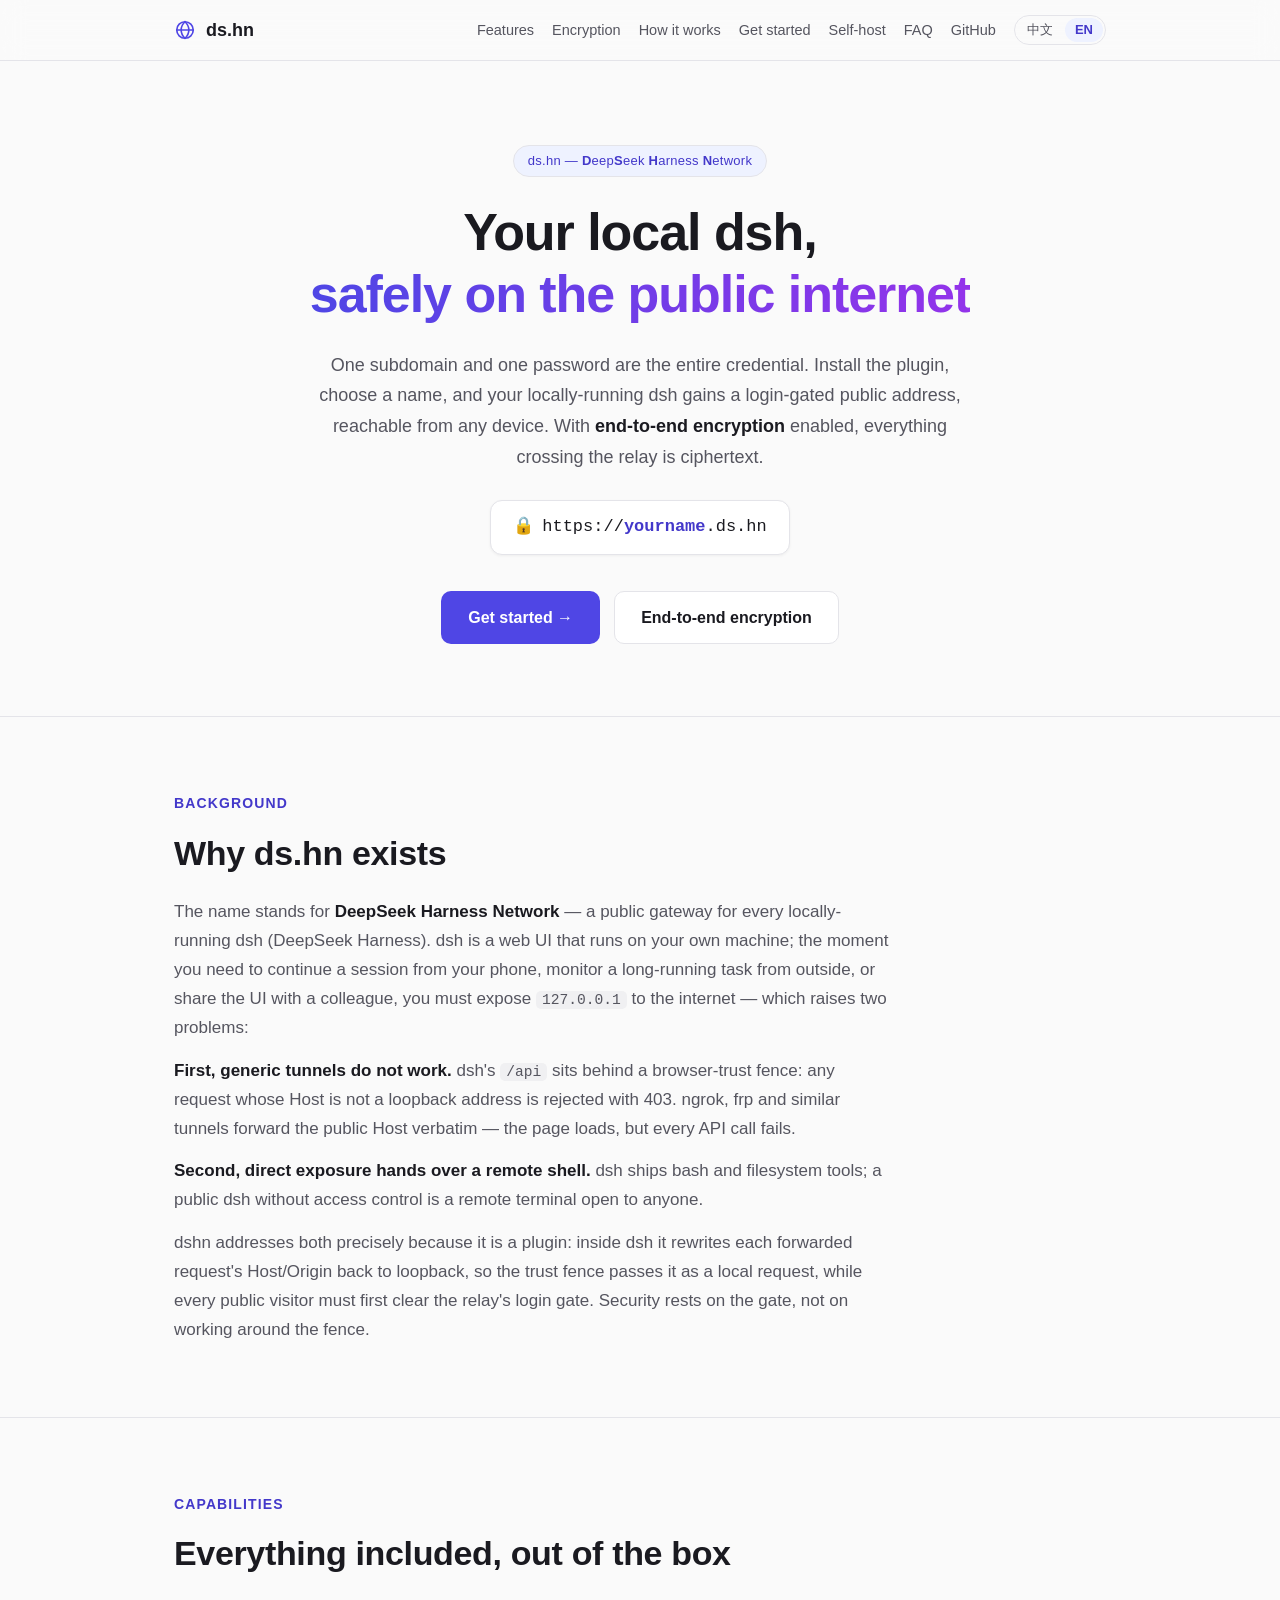
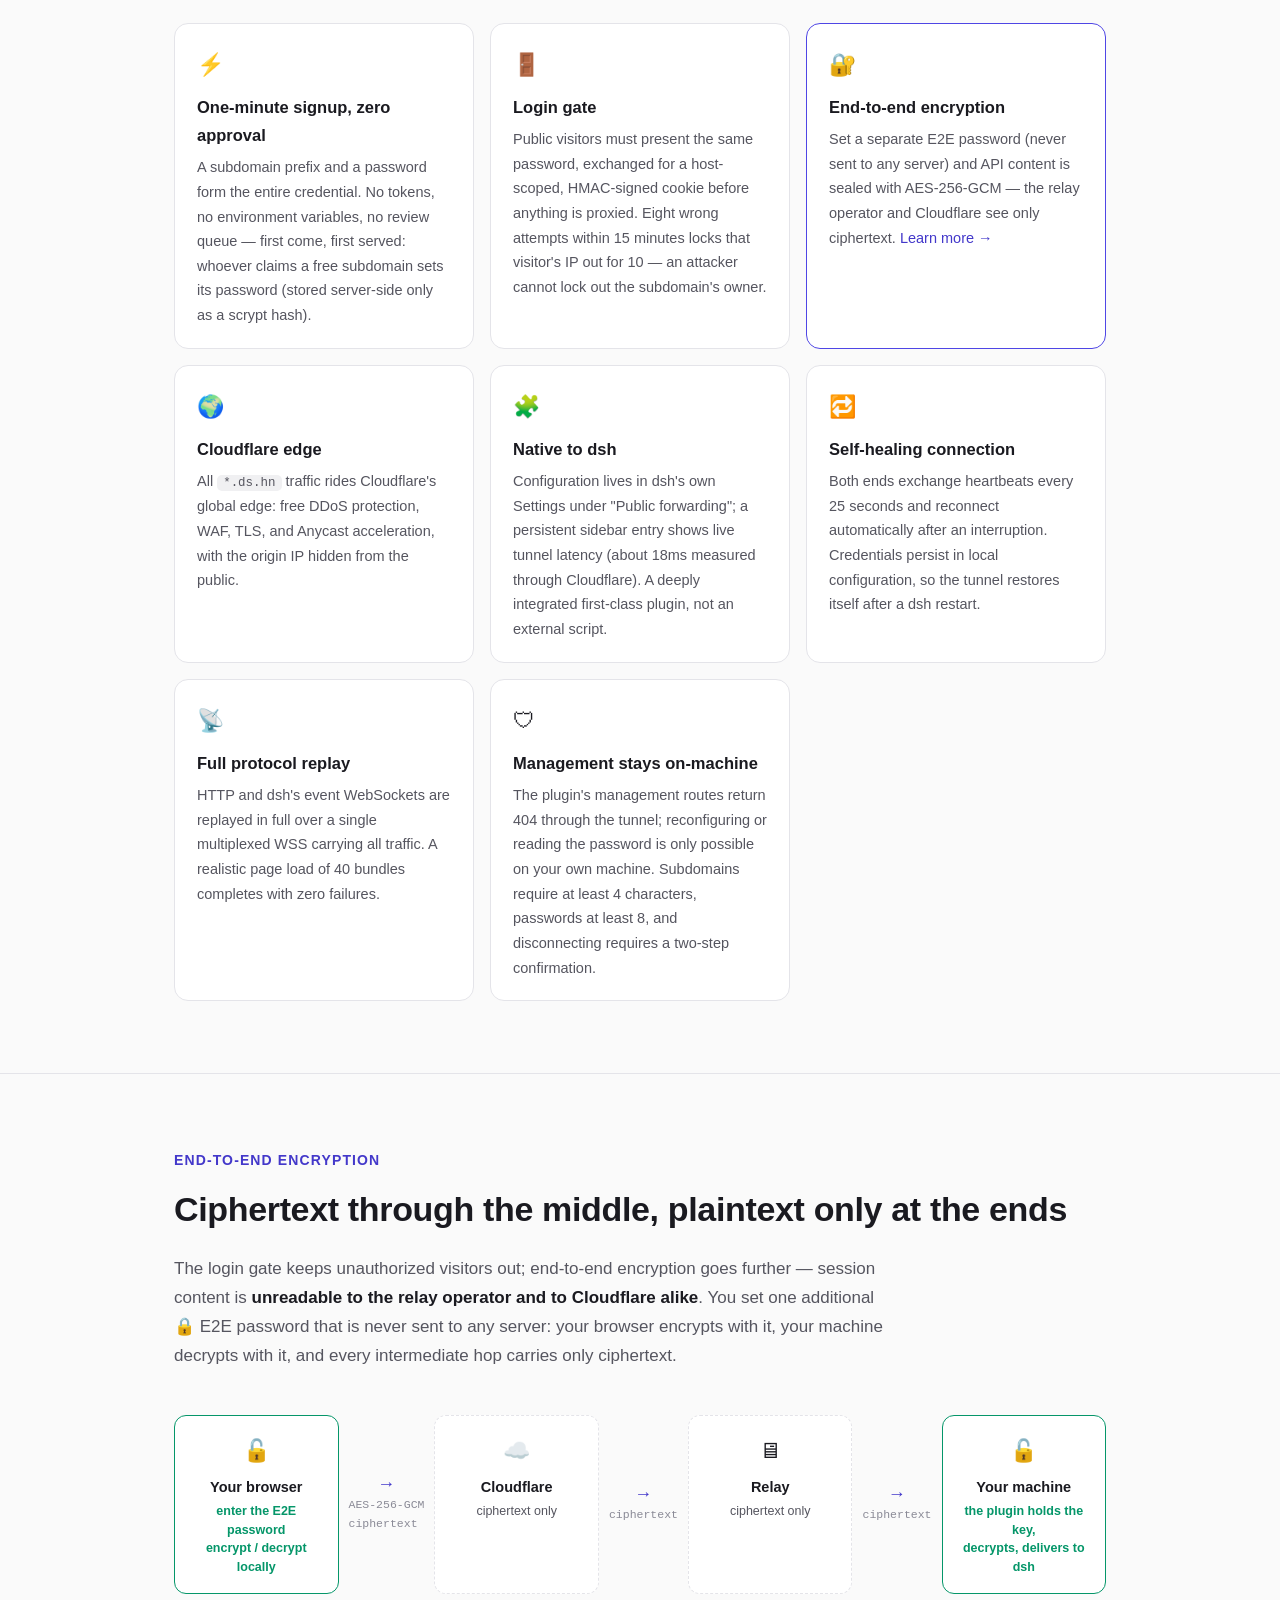
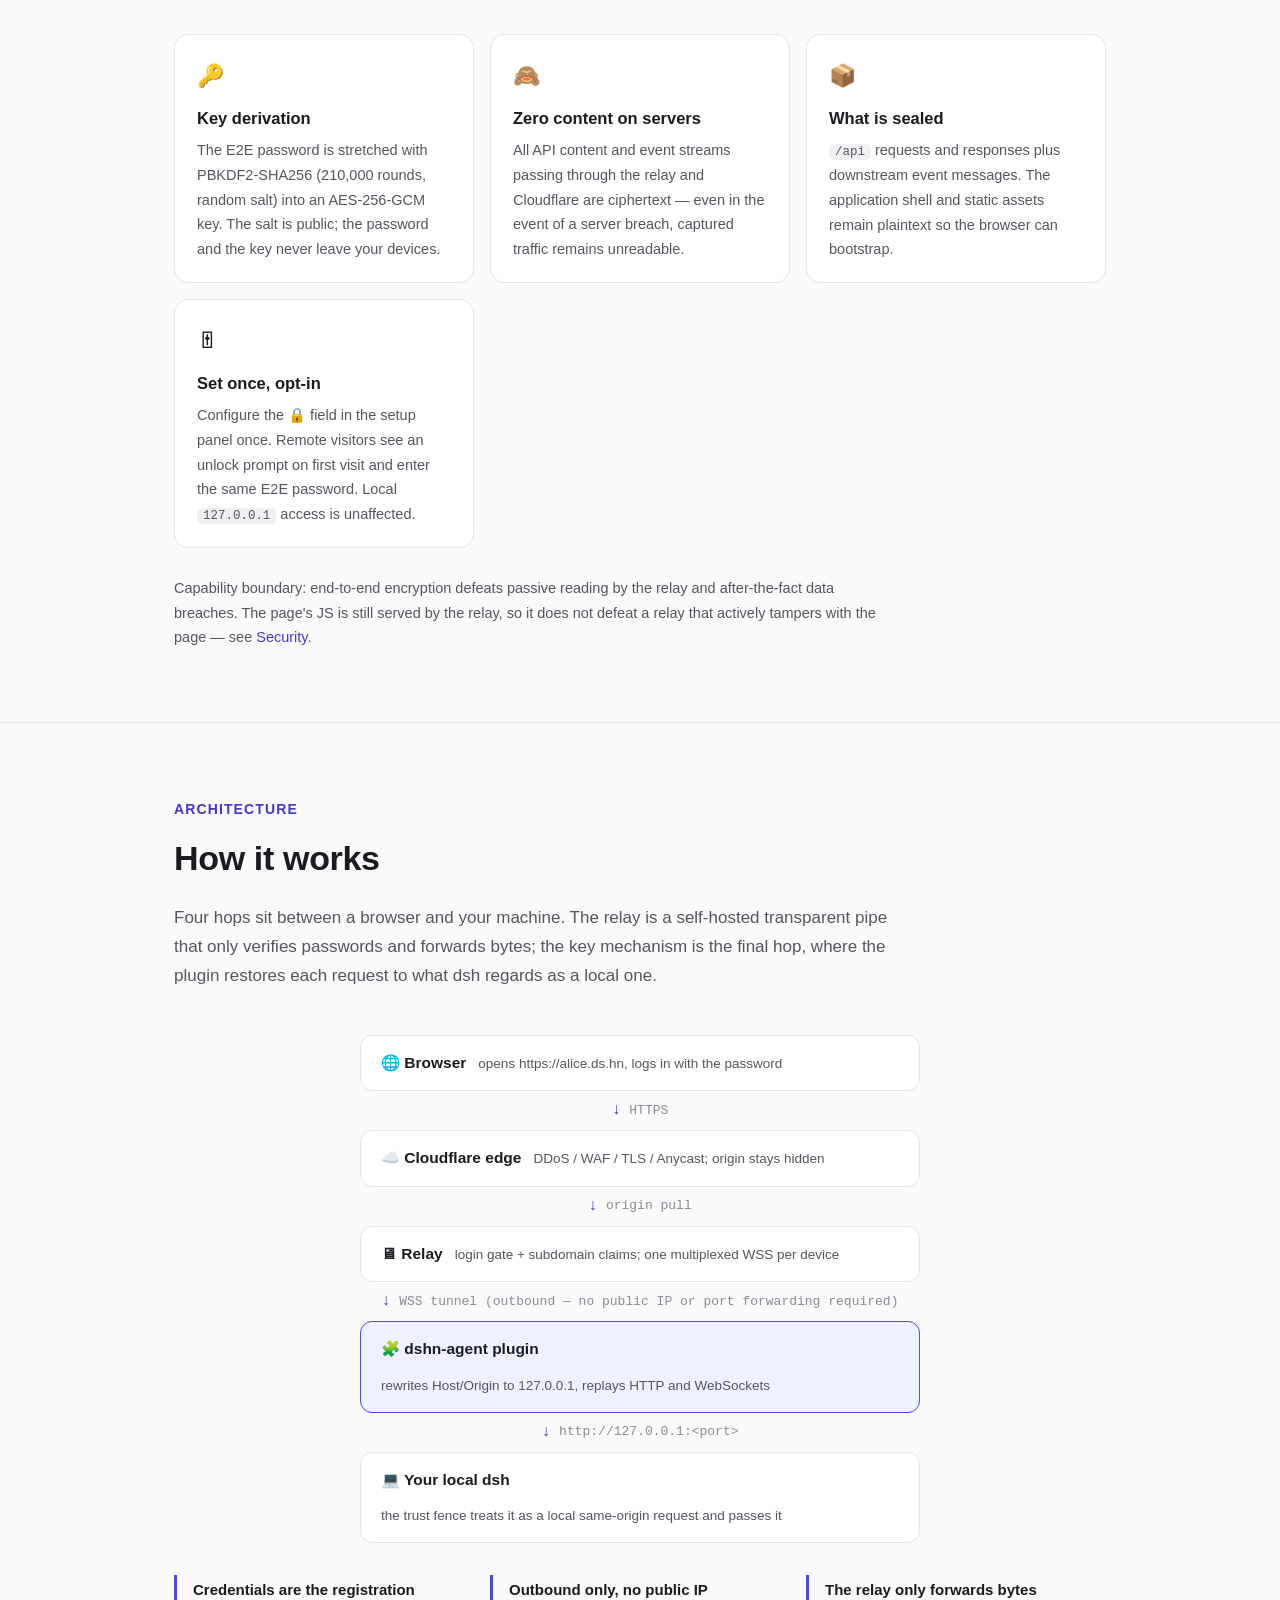
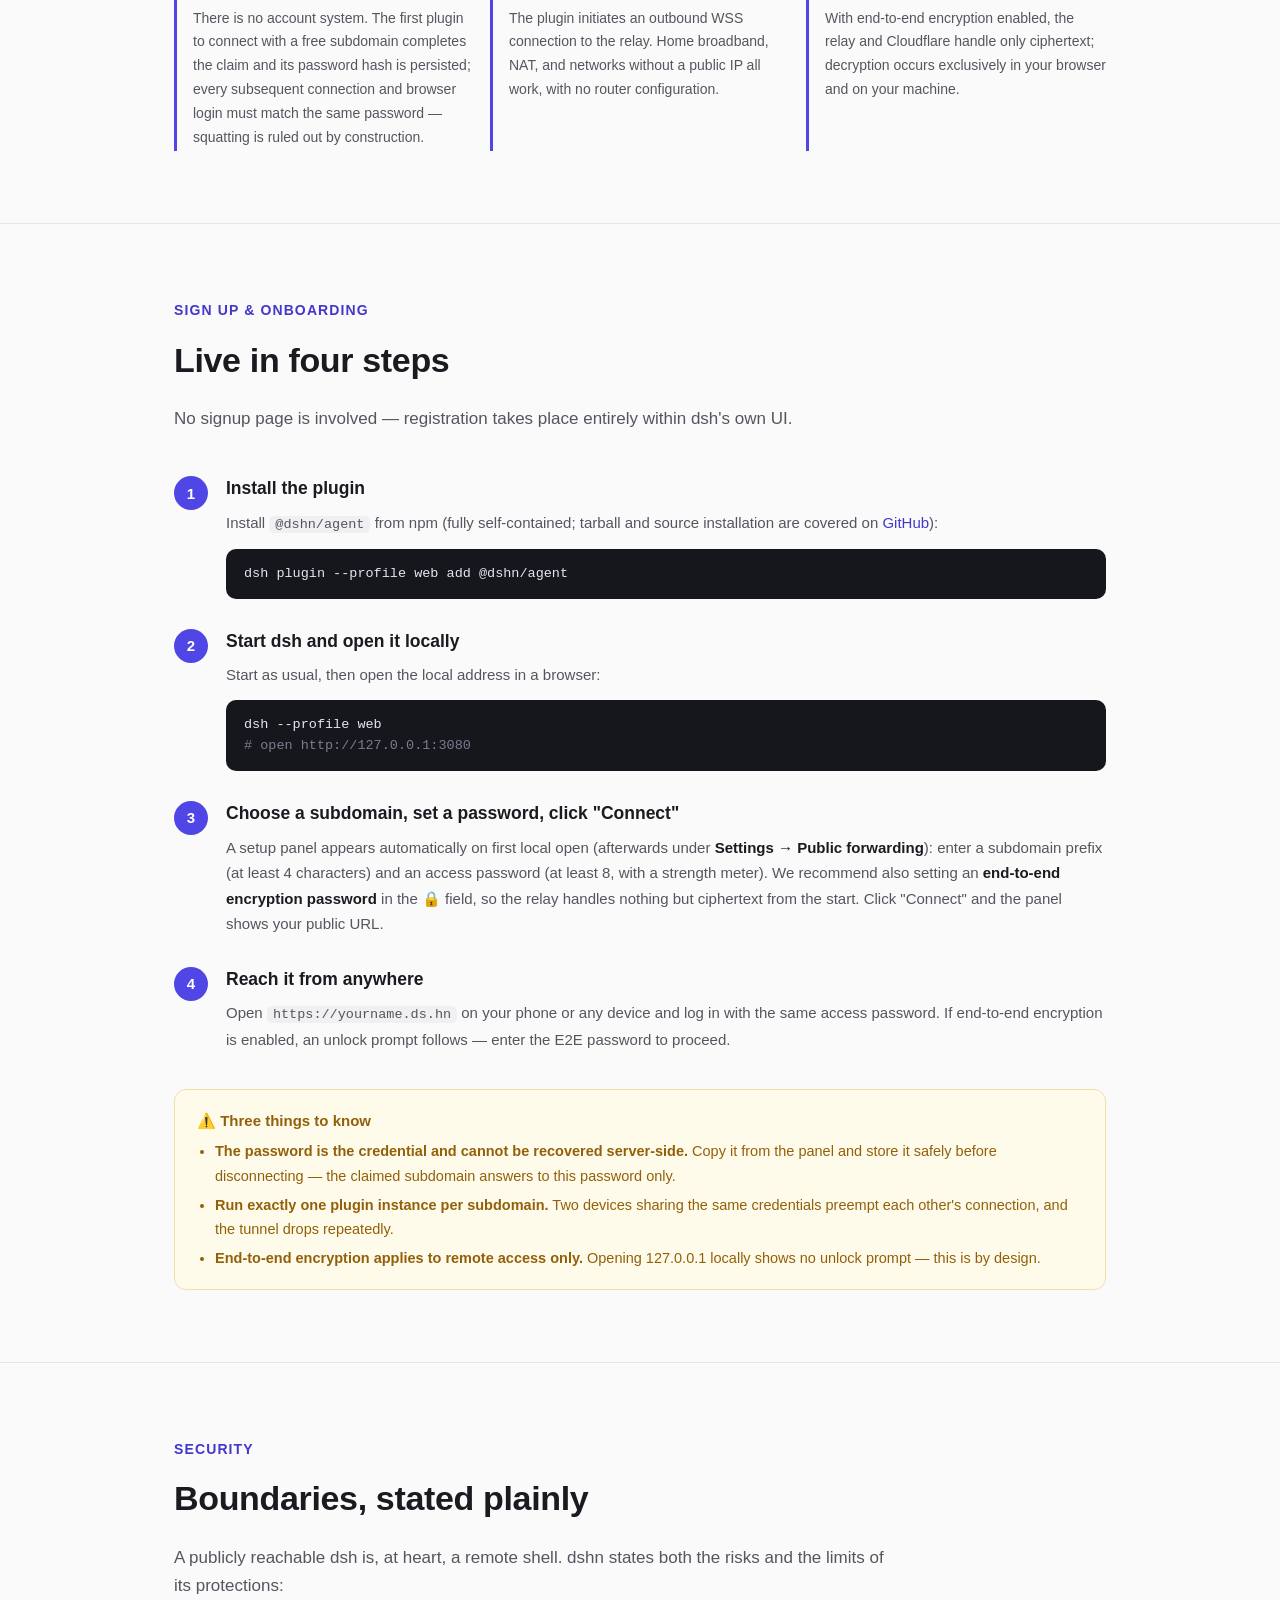
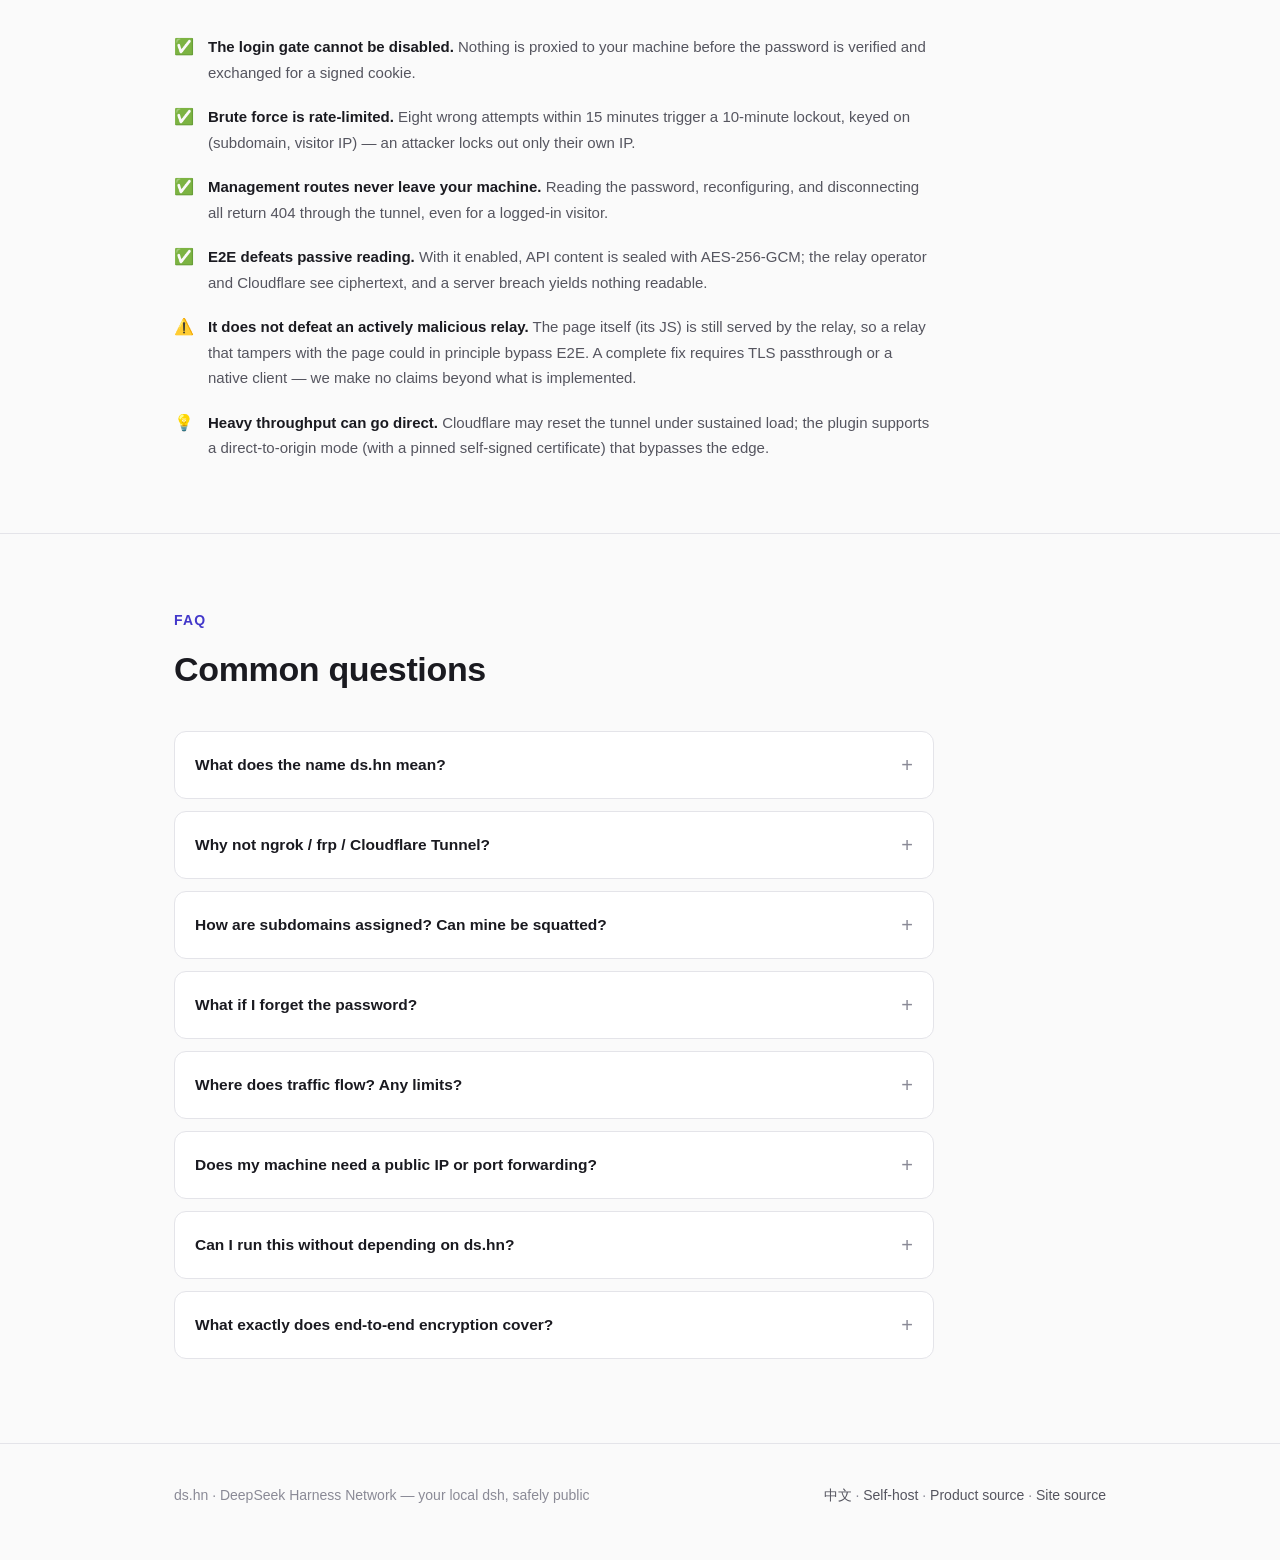
==== commit 83413451: "Add self-hosting guide pages (zh + en), linked from nav, FAQ, and footer Content mirrors the product" ====
--- a/en.html
+++ b/en.html
@@ -26,6 +26,7 @@
       <a class="opt" href="#e2e">Encryption</a>
       <a class="opt" href="#how">How it works</a>
       <a href="#start">Get started</a>
+      <a class="opt" href="self-host-en.html">Self-host</a>
       <a class="opt" href="#faq">FAQ</a>
       <a href="https://github.com/jsdvjx/dshn">GitHub</a>
       <span class="lang"><a href="./">中文</a><a class="on" href="en.html">EN</a></span>
@@ -392,6 +393,15 @@
           </div>
         </details>
         <details>
+          <summary>Can I run this without depending on ds.hn?</summary>
+          <div class="a">
+            Yes. The relay ships as <code>@dshn/relay</code> (npm) and a Docker image,
+            deployable on your own server and domain; dsh agents point at it with
+            <code>DSHN_RELAY_HOST</code>, and every capability works identically. See the
+            <a href="self-host-en.html" style="color: var(--accent-text); text-decoration: none;">self-hosting guide</a>.
+          </div>
+        </details>
+        <details>
           <summary>What exactly does end-to-end encryption cover?</summary>
           <div class="a">
             <code>/api</code> request/response bodies and downstream event messages
@@ -410,7 +420,7 @@
 <footer>
   <div class="wrap frow">
     <span>ds.hn · DeepSeek Harness Network — your local dsh, safely public</span>
-    <span><a href="./">中文</a> · <a href="https://github.com/jsdvjx/dshn">Product source</a> · <a href="https://github.com/jsdvjx/dshn-site">Site source</a></span>
+    <span><a href="./">中文</a> · <a href="self-host-en.html">Self-host</a> · <a href="https://github.com/jsdvjx/dshn">Product source</a> · <a href="https://github.com/jsdvjx/dshn-site">Site source</a></span>
   </div>
 </footer>
 
--- a/site.css
+++ b/site.css
@@ -166,6 +166,25 @@
 .e2e-note { margin-top: 28px; color: var(--text-soft); font-size: 14.5px; max-width: 720px; }
 .e2e-note a { color: var(--accent-text); text-decoration: none; }
 
+/* ---------- inner-page hero ---------- */
+.page-hero { padding: 72px 0 56px; }
+.page-hero h1 { font-size: clamp(28px, 5vw, 42px); line-height: 1.25; letter-spacing: -0.02em; font-weight: 800; margin: 8px 0 16px; }
+.page-hero .lead { max-width: 760px; }
+.page-hero .lead a { color: var(--accent-text); text-decoration: none; }
+
+/* ---------- env table ---------- */
+.envwrap { overflow-x: auto; margin-top: 32px; border: 1px solid var(--line); border-radius: 12px; }
+table.env { border-collapse: collapse; width: 100%; min-width: 620px; font-size: 14px; background: var(--bg-soft); }
+.env th, .env td { text-align: left; padding: 11px 16px; border-bottom: 1px solid var(--line); vertical-align: top; }
+.env tr:last-child td { border-bottom: none; }
+.env th { color: var(--text-faint); font-weight: 600; font-size: 12.5px; text-transform: uppercase; letter-spacing: .05em; }
+.env td { color: var(--text-soft); }
+.env td:first-child { white-space: nowrap; }
+.env td code, .step .body p code, .fnote p code {
+  font-family: var(--mono); font-size: .9em; background: var(--bg-inset);
+  padding: 1px 6px; border-radius: 5px;
+}
+
 /* ---------- steps ---------- */
 .steps { margin-top: 40px; display: flex; flex-direction: column; gap: 28px; counter-reset: step; }
 .step { display: flex; gap: 18px; }
